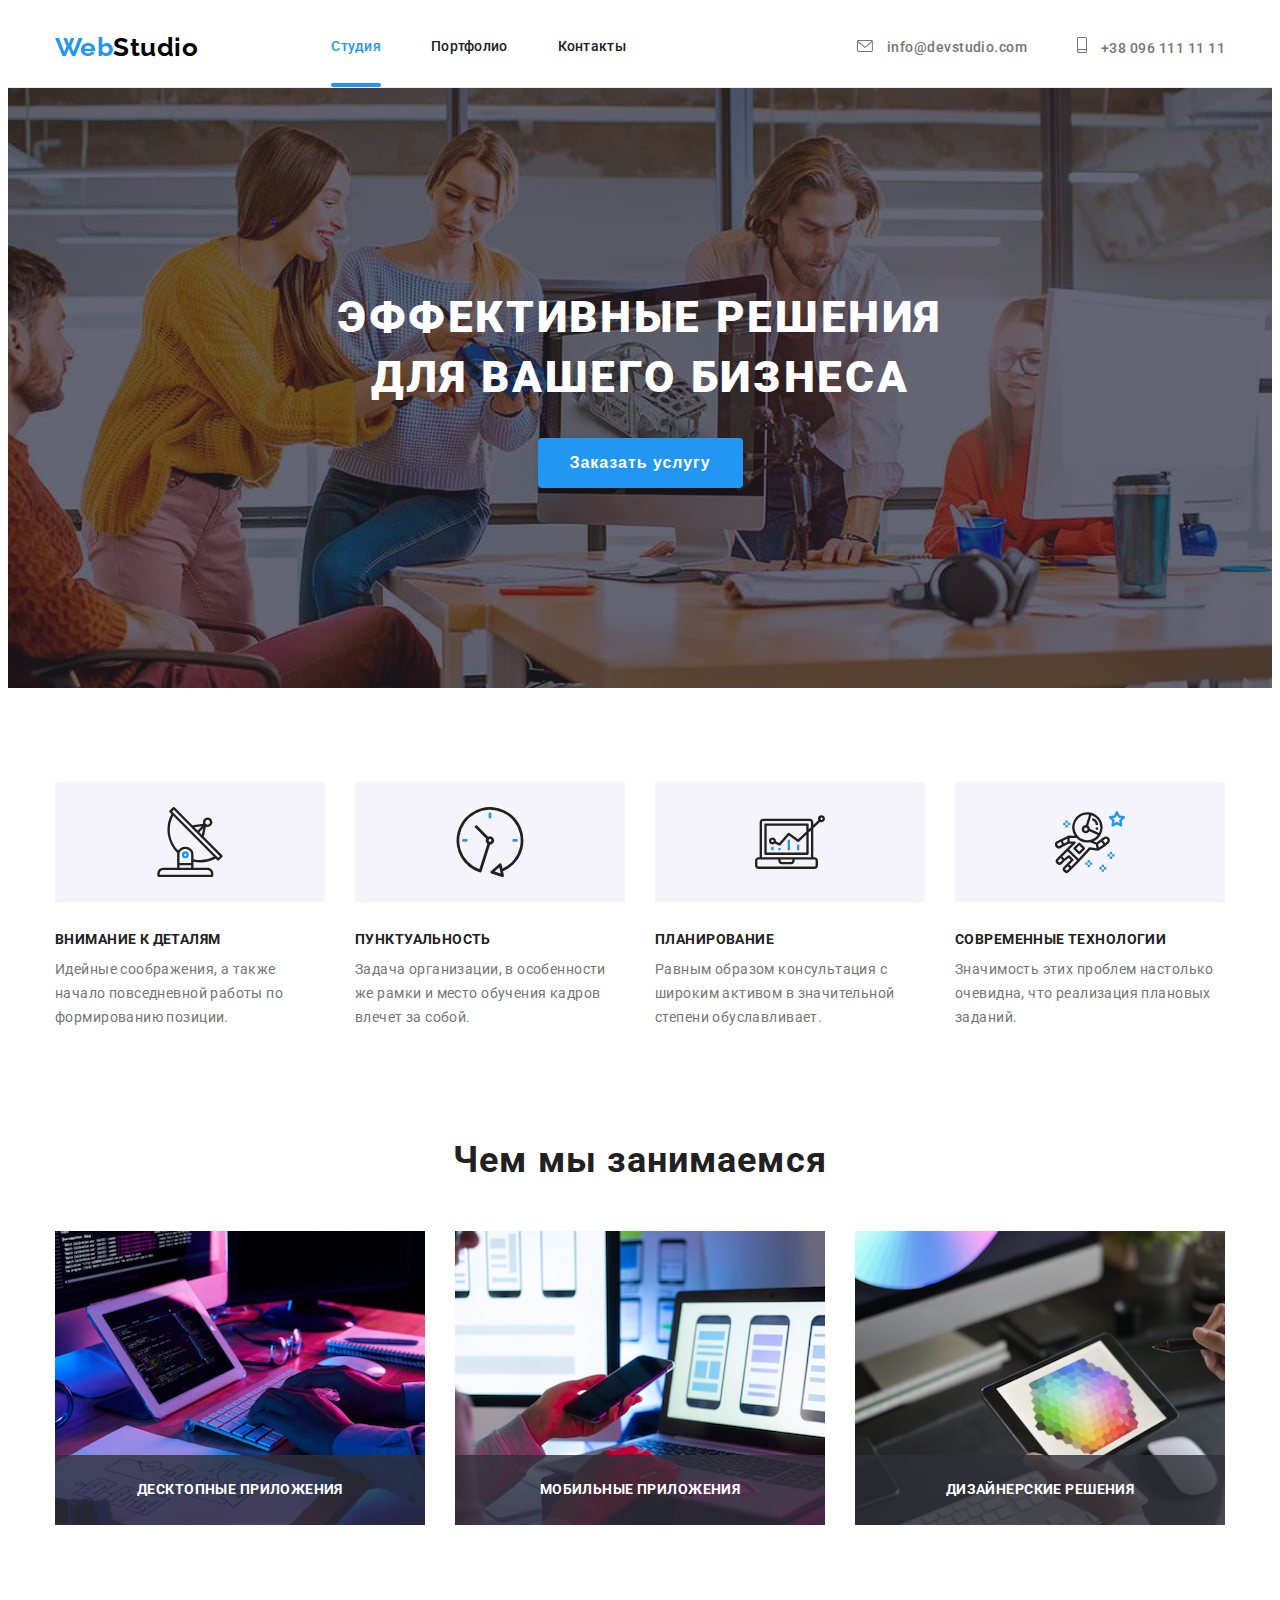
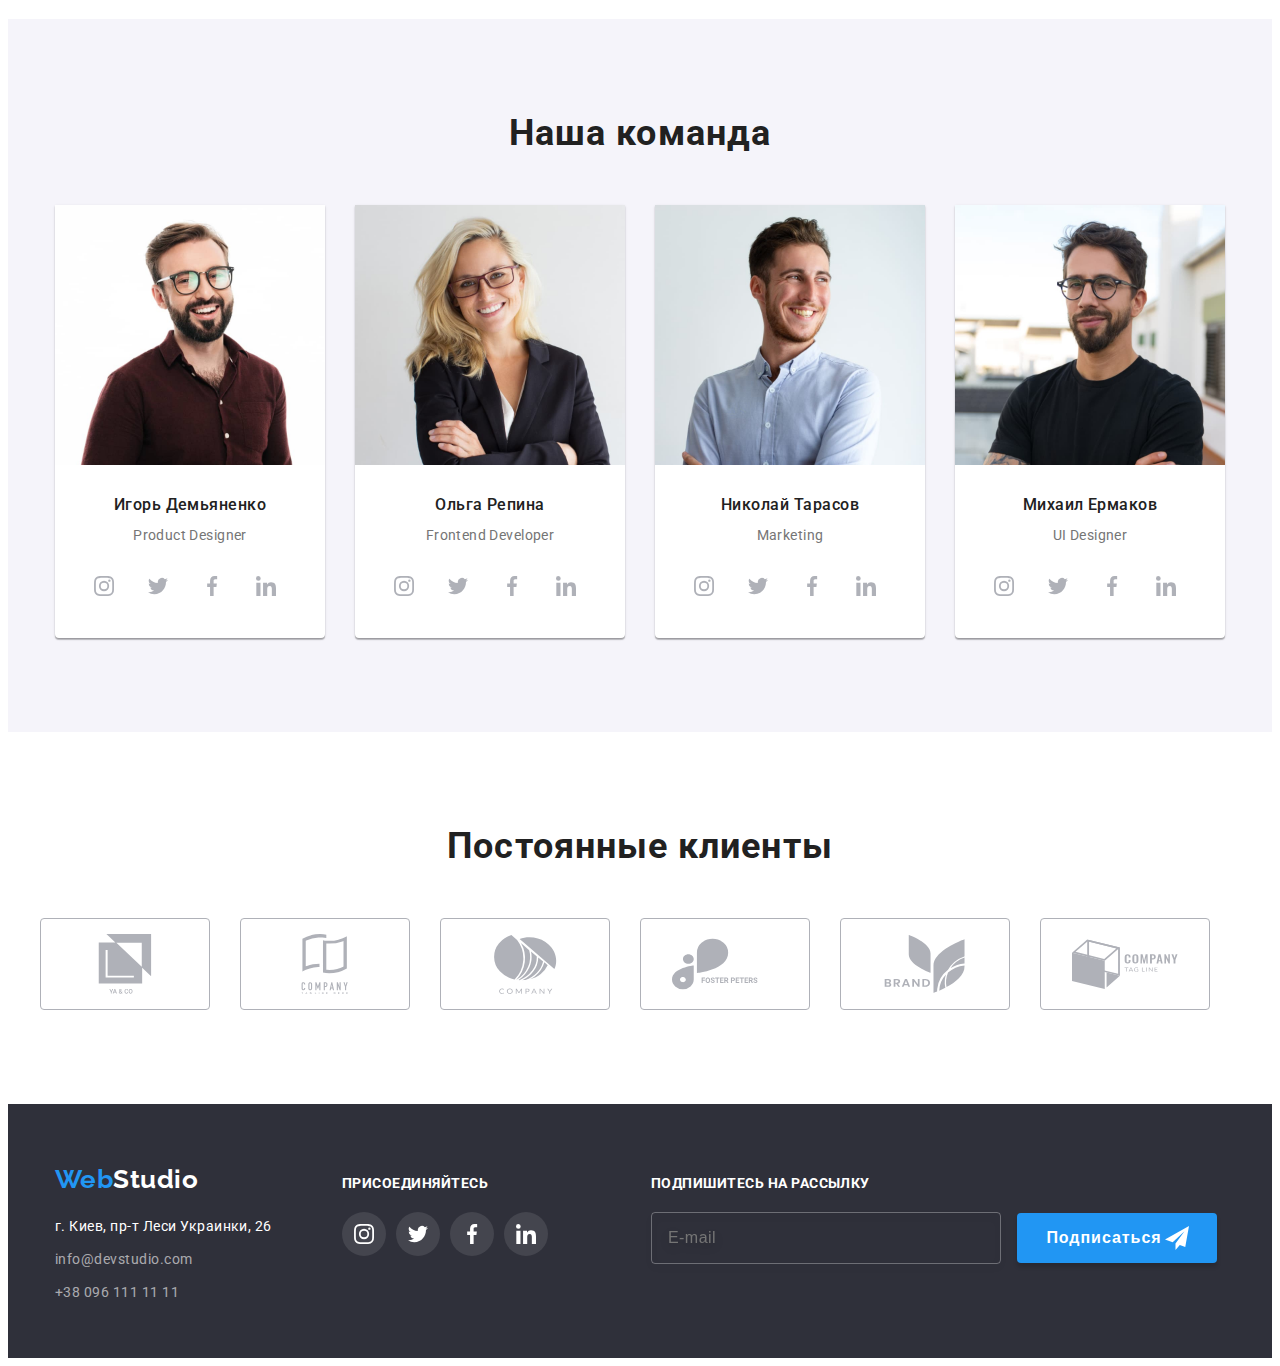
==== index.html @ 73e37ab9 "hw-7" ====
<!DOCTYPE html>
<html lang="uk">
  <head>
    <meta charset="UTF-8" />
    <meta http-equiv="X-UA-Compatible" content="IE=edge" />
    <meta name="viewport" content="width=device-width, initial-scale=1.0" />
    <title>Web Studio</title>
    <link rel="preconnect" href="https://fonts.googleapis.com" />
    <link rel="preconnect" href="https://fonts.gstatic.com" crossorigin />
    <link
      href="https://fonts.googleapis.com/css2?family=Raleway:wght@700&family=Roboto:wght@400;500;700;900&display=swap"
      rel="stylesheet"
    />
    <link rel="stylesheet"
     href="https://cdnjs.cloudflare.com/ajax/libs/modern-normalize/1.1.0/modern-normalize.min.css" integrity="sha512-wpPYUAdjBVSE4KJnH1VR1HeZfpl1ub8YT/NKx4PuQ5NmX2tKuGu6U/JRp5y+Y8XG2tV+wKQpNHVUX03MfMFn9Q==" crossorigin="anonymous" referrerpolicy="no-referrer" />
    <link rel="stylesheet" href="./css/styles.css" />
  </head>
  <body>
    <header class="header">
      <div class="container">
      <nav class="nav">
       
        <a href="index.html" class="logo">
          <span class="logo-item1">Web</span><span class="logo-item2">Studio</span></a
        >
        <ul class="nav-list" >
          <li class="site-nav">
            <a class="link current" href="index.html">Студия </a>
          </li>
          <li class="site-nav">
            <a class="link" href="portfolio.html">Портфолио </a>
          </li>
          <li class="site-nav">
            <a class="link" href="#">Контакты </a>
          </li>
        </ul>
       
      </nav>
      <nav class="nav-contacts">
        <ul class="contacts-list">
          <li class="site-contacts"> 
              <a class="link-mail"
          href="mailto:info@devstudio.com">
             <svg class="icon-envelope" >
            <use href="./image/symbol-defs.svg#icon-envelope">
            </use>       
          </svg>
          info@devstudio.com </a> 
          
          
      </li>
      <li class="site-contacts"> 
         <a class="link-tel"href="tel:+380961111111">        
          <svg class="icon-smartphone">
          <use href="./image/symbol-defs.svg#icon-smartphone"></use>
        </svg>      
          +38 096 111 11 11</a>
        </li>
     </ul>
       </nav>
      </div>
    </header>
       <main>
      <section class="hero-section ">
         <div class="container ">
        <h1 class="hero-text">Эффективные решения </br> для вашего бизнеса</h1>
       </div>
        <button  class="button-hero" type="button" data-modal-open>Заказать услугу</button>
      </section>
     
      <section class="section">
        <div class="container">

        <h2 class="text-hidden">особенности</h2>
         
        <ul class="nav-text">
          <li class="nav-text-list">
            <div class="feature">
              <svg class="feature-icon">
                <use href="./image/symbol-defs.svg#icon-antenna"></use>
              </svg>
            </div>
            <h3 class="text-title">Внимание к деталям</h3>
            <p class="text">
              Идейные соображения, а также начало повседневной работы по
              формированию позиции.
            </p>
          </li>
          <li class="nav-text-list">
            <div class="feature">
               <svg class="feature-icon">
                <use href="./image/symbol-defs.svg#icon-clock"></use>
              </svg>
            </div>
            <h3 class="text-title">Пунктуальность</h3>
            <p class="text">
              Задача организации, в особенности же рамки и место обучения кадров
              влечет за собой.
            </p>
          </li>
          <li class="nav-text-list">
            <div class="feature">
              <svg class="feature-icon">
                <use href="./image/symbol-defs.svg#icon-diagram"></use>
              </svg>
            </div>
            <h3 class="text-title">Планирование</h3>
            <p class="text">
              Равным образом консультация с широким активом в значительной
              степени обуславливает.
            </p>
          </li>
          <li class="nav-text-list">
            <div class="feature">
              <svg class="feature-icon">
                <use href="./image/symbol-defs.svg#icon-astronaut"></use>
              </svg>
            </div>
            <h3 class="text-title">Современные технологии</h3>
            <p class="text" >
              Значимость этих проблем настолько очевидна, что реализация
              плановых заданий.
            </p>
          </li>
        </ul>
        </div>
      </section>
      <section class="section dscr-page">
         <h2 class="text-box">Чем мы занимаемся</h2>
        <div class="container">
       
        <ul class="description">
          <li class="description-img">
            <img src="./image/image-1.jpg"
                 alt="верстка" width="370" />
                 <div class="box-dscr">
                <h3 class="text-box-dscr">Десктопные приложения</h3>
                </div>
            </li>
          <li class="description-img">
            <img src="./image/image-2.jpg" 
                 alt="дизайн" width="370" />
                  <div class="box-dscr">
                <h3 class="text-box-dscr">Мобильные приложения</h3>
                </div>
          </li>
          <li class="description-img">
            <img src="./image/image-3.jpg"
                 alt="оформление" width="370" />
                  <div class="box-dscr">
                <h3 class="text-box-dscr">Дизайнерские решения</h3>
                </div>
          </li>
        </ul>
        </div>
      </section>
      <section class="section team-section">
        <h2 class="text-box">Наша команда</h2>
        <div class="container">
        <ul class="team-list">
          <li class="team-member">
            <img src="./image/img1.jpg" alt="Член команды Игорь " width="270" class="member-card" />
               <div class="box">
                   <h3  class="text-box-title">Игорь Демьяненко</h3>
                   <p class="text">Product Designer</p>  
                  <ul class="social-links">
                  <li class="icon-list">
                    <a class="social-link-icon" href="#"> 
                    <svg class="icon-link">
                    <use href="./image/symbol-defs.svg#icon-instagram" width="20px" height="20px">
                    </use>
                    </svg>
                    </a>
                </li>
                <li class="icon-list">
                   <a class="social-link-icon" href="#">
                  <svg class="icon-link">
                  <use href="./image/symbol-defs.svg#icon-twitter" width="20px" height="20px">                   
                  </use>
                  </svg>
                  </a>
                </li>
                <li class="icon-list">
                   <a class="social-link-icon" href="#">
                <svg class="icon-link">
                  <use href="./image/symbol-defs.svg#icon-facebook" width="20px" height="20px">                   
                  </use>
                </svg>
                </a>
              </li>
              <li class="icon-list">
                 <a class="social-link-icon" href="#">
                <svg class="icon-link">
                  <use href="./image/symbol-defs.svg#icon-linkedin" width="20px" height="20px"></use>
                </svg>
                </a>
                </li>
                </ul>
               </div>
               
          </li>
          <li class="team-member">
            <img src="./image/img2.jpg" alt="Член команды Ольга" width="270" class="member-card"  />
           <div class="box">
            <h3 class="text-box-title">Ольга Репина</h3>
            <p class="text" >Frontend Developer</p>
             <ul class="social-links">
                  <li class="icon-list">
                    <a class="social-link-icon" href="#"> 
                    <svg class="icon-link">
                    <use href="./image/symbol-defs.svg#icon-instagram" width="20px" height="20px"></use>
                    </svg>
                    </a>
                </li>
                <li class="icon-list">

                   <a class="social-link-icon" href="#">
                  <svg class="icon-link">
                  <use href="./image/symbol-defs.svg#icon-twitter" width="20px" height="20px"></use>
                  </svg>
                  </a>
                </li>
                <li class="icon-list">
                   <a class="social-link-icon" href="#">
                <svg class="icon-link">
                  <use href="./image/symbol-defs.svg#icon-facebook" width="20px" height="20px"></use>
                </svg>
                </a>
              </li>
              <li class="icon-list">
                 <a class="social-link-icon" href="#">
                <svg class="icon-link">
                  <use href="./image/symbol-defs.svg#icon-linkedin" width="20px" height="20px"></use>
                </svg>
                </a>
                </li>
                </ul>
            </div> 
              
          </li>
          <li class="team-member">
            <img
              src="./image/img3.jpg"
              alt="Член команды Николай"
              width="270" 
              class="member-card"
            />
            <div class="box">

            <h3 class="text-box-title">Николай Тарасов</h3>
            <p class="text" >Marketing</p>
             <ul class="social-links">
                  <li class="icon-list">
                    <a class="social-link-icon" href="#"> 
                    <svg class="icon-link">
                    <use href="./image/symbol-defs.svg#icon-instagram" width="20px" height="20px">

                    </use>
                    </svg>
                    </a>
                </li>
                <li class="icon-list">

                   <a class="social-link-icon" href="#">
                  <svg class="icon-link">
                  <use href="./image/symbol-defs.svg#icon-twitter" width="20px" height="20px">
                  </use>
                  </svg>
                  </a>
                </li>
                <li class="icon-list">
                   <a class="social-link-icon" href="#">
                <svg class="icon-link">
                  <use href="./image/symbol-defs.svg#icon-facebook" width="20px" height="20px">
                  </use>
                </svg>
                </a>
              </li>
              <li class="icon-list">
                 <a class="social-link-icon" href="#">
                <svg class="icon-link">
                  <use href="./image/symbol-defs.svg#icon-linkedin" width="20px" height="20px"> 
                  </use>
                </svg>
                </a>
                </li>
                </ul>
            </div> 
          </li>

          <li class="team-member">
            <img src="./image/img4.jpg" alt="Член команды Михаил" width="270" class="member-card" />
            <div class="box">
            <h3 class="text-box-title">Михаил Ермаков</h3>
            <p class="text" >UI Designer</p>
            <ul class="social-links">
                  <li class="icon-list">
                    <a class="social-link-icon" href="#"> 
                    <svg class="icon-link">
                    <use href="./image/symbol-defs.svg#icon-instagram" width="20px" height="20px"></use>
                    </svg>
                    </a>
                </li>
                <li class="icon-list">
                   <a class="social-link-icon" href="#">
                  <svg class="icon-link">
                  <use href="./image/symbol-defs.svg#icon-twitter" width="20px" height="20px"></use>
                  </svg>
                  </a>
                </li>
                <li class="icon-list">
                   <a class="social-link-icon" href="#">
                <svg class="icon-link">
                  <use href="./image/symbol-defs.svg#icon-facebook" width="20px" height="20px"></use>
                </svg>
                </a>
               </li>
               <li class="icon-list">
                 <a class="social-link-icon" href="#">
                <svg class="icon-link">
                  <use href="./image/symbol-defs.svg#icon-linkedin" width="20px" height="20px"></use>
                </svg>
                </a>
                </li>
             </ul>
               </div>
             </li>
            </ul>
            </div> 
      </section>

      <section class="section client-section">
        <h2 class="text-box">Постоянные клиенты</h2>
        <div class="container clients">        
          <ul class="client-list">
            <li class="icon-list">
              <a class="icon-link-client"href="#">
              <svg class="icon-client">
                <use href="./image/symbol-defs.svg#icon-client-1">
                </use>
              </svg>
              </a>
            </li>
            <li class="icon-list">
                <a class="icon-link-client" href="#">
              <svg class="icon-client">
                <use href="./image/symbol-defs.svg#icon-client-2">
                </use>
              </svg>
              </a>
            </li>
            <li class="icon-list">
              <a class="icon-link-client"href="#">
              <svg class="icon-client">
                <use href="./image/symbol-defs.svg#icon-client-3">
                </use>
              </svg>
              </a>
            </li>
            <li class="icon-list">
              <a class="icon-link-client"href="#">
              <svg class="icon-client">
                <use href="./image/symbol-defs.svg#icon-client-4">
                </use>
              </svg>
              </a>
            </li>
            <li class="icon-list">
              <a class="icon-link-client"href="#">
              <svg class="icon-client">
                <use href="./image/symbol-defs.svg#icon-client-5">
                </use>
              </svg>
              </a>
            </li>
            <li class="icon-list">
              <a class="icon-link-client"href="#">
              <svg class="icon-client">
                <use href="./image/symbol-defs.svg#icon-client-6">
                </use>
              </svg>
              </a>
            </li>
          </ul>
        </div>
      </section>
    </main>
    <footer class=" footer">
      <div class="container">
        <div class="link-adress-footer">
        <div class="address-footer">  
       <a class="logo-footer"
        href="index.html">
        <span class="logo-item1">Web</span><span class="logo-item3">Studio</span></a>
           
      <address class="adress">
        <p class="text-adress">г. Киев, пр-т Леси Украинки, 26</p>
        <a class="link-mail-adress" href="mailto:info@devstudio.com">info@devstudio.com</a> 
        <a class="link-tel-adress" href="tel:+380961111111">+38 096 111 11 11</a>
      </address>
      </div> 
      
       
      <div class=" links-cont">
       <h3 class="footer-title">присоединяйтесь</h3>
        <ul class="social-links-list-footer">
          <li>
            <a class="social-link-footer" href="#">
              <svg class="icon-link-footer" width="20" height="20">
                <use href="./image/symbol-defs.svg#icon-instagram" 
                ></use>
              </svg>
            </a>
          </li>
          <li>
            <a  class="social-link-footer"  href="#">
              <svg class="icon-link-footer" width="20" height="20">
                <use href="./image/symbol-defs.svg#icon-twitter"></use>
              </svg>
            </a>
          </li>
          <li>
            <a  class="social-link-footer"  href="#">
              <svg class="icon-link-footer" width="20" height="20">
                <use href="./image/symbol-defs.svg#icon-facebook"></use>
              </svg>
            </a>
          </li>
          <li>
            <a  class="social-link-footer"  href="#">
              <svg class="icon-link-footer" width="20" height="20">
                <use href="./image/symbol-defs.svg#icon-linkedin"></use>
              </svg>
            </a>
          </li>
        </ul>
      </div>
      <div class="subscribe">
        <h3 class="footer-title">Подпишитесь на рассылку</h3>
        <div class="subscribe-form">
       <label for="mail"></label>
          <input class="sub-field" placeholder="E-mail" name="mail" id="mail">
          <button class="button-subsribe" type="submit">Подписаться
          <svg class="icon" width="24" height="24">
            <use href="./image/symbol-defs.svg#icon-send"></use>
          </svg>
          </button>
        </div>
      </div>
      </div>
      </div>
    </footer>
     <div data-modal class="backdrop is-hidden" >
    <div class="modal">
      <button data-modal-close class="button-close" type="button">
        <svg class="modal-icon" width="18" height="18">
          <use href="./image/symbol-defs.svg#icon-button"></use>
        </svg>
      </button>
      <form class="form" >
        <h3 class="form-header">Оставьте свои данные, мы вам перезвоним</h3>
          
            <lable class="form-lable" for="user_name">Имя
              <div class="form-field">
            <input class="form-input" id="user_name" type="text" name="username" placeholder=" " required>
            <svg class="form-icon" width="12" height="12" >
              <use href="./image/symbol-defs.svg#icon-name"></use>
            </svg>
             </div>
          </lable>
        <lable class="form-lable" for="user_email" >Почта
          <div class="form-field">
           <input class="form-input" id="user_email" type="email" name="user-email" required>
           <svg class="form-icon" width="15" height="12" >
              <use href="./image/symbol-defs.svg#icon-mail"></use>
            </svg>
            </div>
          </lable>
          <lable class="form-lable" for="user_tel"  >Телефон
            <div class="form-field">
           <input class="form-input" id="user_tel" type="tel" name="user-tel" required>
           <svg class="form-icon" width="13" height="13" >
              <use href="./image/symbol-defs.svg#icon-tel"></use>
            </svg>
            </div>
          </lable>
          <label class="form-lable">Комментарий
            <textarea class="textarea" rows="5" placeholder="Введите текст" ></textarea>
          </label>
           <div class="form-field checkbox">
            
              <label class="checkbox-lable" for="term-condition">
            <input class="checkbox-input visually-hidden" 
                  id="term-condition"
                  type="checkbox"
                  name="term-condition">
                 
              <span class="icon-checkbox"></span>
              Соглашаюсь с рассылкой и принимаю 
              <a class="agree" href="#">  Условия договора</a>
            </label>
           </div>
           <button class="sub-button" type="submit">Отправить</button>
      </form>
    </div>
  </div>
      <script src="./JS/modal.js"></script>
  </body>
</html>
---- css/styles.css ----
:root{
    --color-primary: #FFFFFF;
    --color-accent:  #2196F3;
    --color-background:#2F303A;
    --color-text:#212121;
    --color-btn-potf:#F5F4FA;
    --font-family-: 'Raleway', sans-serif;
    --font-family: 'Roboto', sans-serif;
    --card-set-gap: 30px;
    --transition: 250ms cubic-bezier(0.4, 0, 0.2, 1);
}

body{
        color:var(--color-text);
        font-family: 'Roboto';
        font-weight: 500;
        font-size: 16px;
        line-height: 1.19;
        letter-spacing: 0.03em;
}
html {
    box-sizing: border-box;
}

*,
*::after,
*::before {
    box-sizing: inherit;
}
/* Стили для обнуления верхних отступов у элементов */
h1,
h2,
h3,
h4,
h5,
h6,
p {
    margin-top: 0;
}
/* Класс для обнуления базовых свойств у списков (ul) */
.nav-text-list {
    list-style: none;
    padding-left: 0;
    margin:0px;
}
/* /* Свойства для корректного отображения картинок */ 
img {
    display: block;
    max-width: 100%;
    height: auto;
    margin: 0px;
}
.container {
    width: 1200px;
   margin: 0 auto;
    padding-left: 15px;
    padding-right: 15px;
    
    display: flex;
    align-items: center;
    flex-wrap: wrap;
       
}

.header{
    border-bottom: 1px solid #ECECEC;
}

     .nav, 
     .nav-contacts{
        display: flex;
        align-items: center;
        padding-top: 24px;
        padding-bottom: 24px;
     }
        
  .nav{
    position: relative;
  }
     
/* logo */
.logo{
    display: flex;
    justify-content:flex-start;

    font-size: 26px;
    font-family: 'Raleway', sans-serif;
    font-weight: 700;
    line-height: 1.19;
    text-decoration: none;
}

.logo-item1{ 
    color: #2196F3;
}
.logo-item2{
    color: #000000;
}
/* header-list */
ul {
    list-style: none;
}
.link {
        color: inherit;
        text-decoration: none;
        transition: color var(--transition);
}
.nav .current,
.link:hover,
.link:focus {
    color: var(--color-accent);
}

.site-nav{
    position: relative;
}
.site-nav .current::after{
    content: "";
    position: absolute;
    bottom: -32px;
    left: 0px;
    width: 100%;
    height: 4px;
    
    background: #2196F3;
    border-radius: 2px;
}

.nav-list {
     display: flex;
     flex-direction: row;    
     margin-left: 93px;
     margin-top: 0px;
     margin-bottom: 0px;

     font-size: 14px;
     line-height: 1.14;
     letter-spacing: 0.02em;
   }
   .site-nav{
   margin-right: 50px;
   display: flex;
   align-items: center;
   padding: 0px;
   }
   .link{
    display:flex;
    align-items: center;
   }
   .nav-list .site-nav + .site-nav{
    margin-right: 50px;
   }
   

   .nav-contacts{
    margin-left: auto;
   }
   .contacts-list{
    display: flex;
    margin: 0px;
    padding: 0px;
   }
   .contacts-list .site-contacts+.site-contacts{
    margin-left: 50px;
   }
   
   .icon-envelope{
    display: inline;
    margin-right: 10px;
    fill:rgba(117, 117, 117, 1); 
    
    width: 16px;
    height: 12px;
    transition: fill var(--transition);
   }
   .icon-smartphone{
    width: 10px;
    height: 16px;
    margin-right: 10px;
    display: inline;
    fill: rgba(117, 117, 117, 1);
    cursor: pointer;
    transition: fill var(--transition);
   }      

 .link-mail, 
 .link-tel {
    color: #757575;
    text-decoration: none;
    font-size: 14px;
    transition: color var(--transition);
   
}


.site-contacts:hover,
.link-mail:hover,
.link-tel:hover,
.link-mail:focus,
.link-tel:focus {
    color: var(--color-accent);
}
.nav-contacts .icon-envelope{
    fill: currentColor;

}
.nav-contacts .icon-smartphone {
    fill: currentColor;
}

/* section-1 */


.hero-section{
    display: block;
    padding-top: 200px;
    padding-bottom: 200px;
    margin: 0 auto;
    
    text-align: center;
    background-color: #C4C4C4;
    max-width: 1600px;
    height: 600px;
    background-image: linear-gradient(to left, rgba(47, 48, 58, 0.4), rgba(47, 48, 58, 0.4)),
                    url(../image/Img-hero.jpg);
    background-repeat: no-repeat;
    background-position: center;
}
.hero-text{
    margin: auto;
    margin-bottom: 30px;
    color:var(--color-primary);
    font-weight: 900;
    font-size: 44px;
    line-height: 1.36;
    
    text-transform: uppercase;
    letter-spacing: 0.06em;
}

    
.button-hero
{ 
    text-align: center;
    border-radius: 4px;
    padding: 10px 32px;
    background-color: var(--color-accent);
    color: var(--color-primary);
    font-weight: 700;
    font-size: 16px;
    line-height: 1.875;
    letter-spacing: 0.06em;
    
    border:var(--color-accent);
    cursor: pointer;
    box-shadow: 0px 4px 4px rgba(0, 0, 0, 0.15);
   
}

 
 /* section-2 */
 .section{
    padding-top: 94px;
    padding-bottom: 94px;
 } 
 .feature-list{
    display: flex;
    padding: 0px;
    padding-bottom: 30px;
    margin: 0;
    
    justify-content: center;
 }
 .feature{
    display: inline-flex;
    justify-content: center;
   
    align-items: center;
    width: 270px;
    height: 120px;
    background-color: rgba(245, 244, 250, 1);
 }
  .feature-list .feature1:last-child{
    margin-right: 0px;
  }
  
.feature-icon{
    display: inline-flex;
    
    width: 70px;
    height: 70px;
}


 .dscr-page{
    padding-top: 0px;
 }
.text-hidden{
    display: none;
   margin: 0px;
}
.nav-text{
    display: flex;
    margin: 0px;
    padding: 0px;
    
}
.nav-text-list{
    margin-right: 30px;
    min-width: 270px;
}
.nav-text .nav-text-list:last-child{
    margin-right: 0px;
}
.text-title{
    margin-top: 30px;
    margin-bottom: 10px;
    font-weight: 700;
    font-size: 14px;
    line-height: 1.14;
    letter-spacing: 0.03em;
    text-transform: uppercase;

}
.text{
    margin-bottom: 0px;
    font-weight: 400;
    font-size: 14px;
    line-height: 1.71;
    letter-spacing: 0.03em;
    color: #757575;;
}
.description{
    display: flex;
    margin: 0px;
    padding-left: 0px ;
}
.description-img{
    position: relative;
    min-width: 370px;
    margin-right: 30px;
}
.description .description-img:last-child{
    margin: 0px;
}
.box-dscr{
    position:absolute;
    bottom: 0px;
    width: 100%;
    display: flex;
    align-items: center;
    justify-content: center;
    background-color:rgba(47, 48, 58, 0.8);
    min-height: 70px;
}
.text-box-dscr{
        margin: 0px;
        font-family: 'Roboto';
        font-style: normal;
        font-weight: 700;
        font-size: 14px;
        line-height: 1.14;
        text-align: center;
        letter-spacing: 0.03em;
        text-transform: uppercase;
        color: var(--color-primary);
}
/* section-3 our team */
.team-section{
    background: #F5F4FA;
}
.team-list{
    display: flex;
    margin: 0px;
    padding: 0px;
    text-align:center;
}
.team-member{
    width: 270px;
    margin-right: 30px;
    background-color: var(--color-primary);
    box-shadow:
     0px 1px 3px rgba(0, 0, 0, 0.12),
     0px 1px 1px rgba(0, 0, 0, 0.14), 
     0px 2px 1px rgba(0, 0, 0, 0.2);
    border-radius: 0px 0px 4px 4px;
}

.team-list .team-member:last-child{
    margin-right: 0px;
}

.text-box{
    margin-bottom: 50px;
    margin-left: auto;
    margin-right: auto;
    font-weight: 700;
    font-size: 36px;
    line-height: 1.16;
    text-align: center;
    letter-spacing: 0.03em;
}
.box{
    padding-top: 30px;
    padding-bottom:30px;
}
.text-box-title{
    margin-bottom: 10px;
    font-weight: 500;
    font-size: 16px;
    line-height: 1.187;
    letter-spacing: 0.03em;
}
.text-box-title >.text {
    margin-bottom: 30px;
}
.text{
    margin-bottom: 16px;
}

.social-links{
    display: flex;
    justify-content: center;
    padding: 0px;
    
        
 }
 /* социальные сети инста,твит... */
 .icon-list{
    margin-right: 10px;

 }
.social-link-icon{
    display: flex;
    justify-content: center;
    align-items: center;
    border: none;
    border-radius: 50%;
    padding: 0px;
    width: 44px;
    height: 44px;
    background-color: #FFFFFF;
    transition:background-color var(--transition) ;
}
.social-links{
    padding-left: 32px;
    padding-right: 32px;
}
 .icon-link{
    display: inline-block;
    width: 20px;
    height: 20px;
    fill:#AFB1B8;
    transition: fill var(--transition);
}
.social-link-icon:hover,
.social-link-icon:focus{
background-color: var(--color-accent);
    outline: none;
}


.social-link-icon:hover .icon-link {
     fill:#FFFFFF;

 }
 .social-link-icon:focus .icon-link{
    fill: #FFFFFF;
 }
/* НАШИ КЛИЕНТЫ */

.clients{
    display: flex;
    justify-content: center;
}
.client-list{
    display: flex;
    margin: 0;
    padding: 0;
   
}
 .client-list>.icon-list{
    margin-right: 30px;
}
.icon-link-client{
    display: flex;
    justify-content: center;
    align-items: center;
    width: 170px;
    height: 92px;
    border:1px solid rgba(175, 177, 184, 1);
    border-radius: 4px;
    transition: border var(--transition);
}
.icon-client{
    width: 106px;
    height: 60px;
   
    fill: #AFB1B8;
   transition:fill var(--transition) ;
}
.icon-link-client:hover,
.icon-link-client:focus{
    background-color: #FFFFFF;
    cursor: pointer;
    border-color: #2196F3;
    outline: none;
}
.icon-link-client:hover .icon-client,
.icon-link-client:focus .icon-client{
    fill: var(--color-accent);
    cursor: pointer;
    
}


/* Footer */


.link-adress-footer{
    display: flex;
    align-items: baseline;
   padding-left: 0px;
}

.address-footer{
    
        margin-right: 70px;
}


footer {
    background-color: var(--color-background);

}


/* logo-footer */
.logo-footer{
    display: inline-block;
    margin-bottom: 20px;
    text-decoration:none;
    font-family: 'Raleway',sans-serif;
    font-weight: 700;
    font-size: 26px;
    line-height: 1.19;
}

.logo-item3 {
    color: var(--color-primary)
}

.text-adress, 
.link-mail-adress,
.link-tel-adress{
    display: block;
    margin-bottom: 9px;
    text-decoration: none;
    color: rgba(255, 255, 255, 0.6);
    font-style: normal;
    font-weight: 400;
    font-size: 14px;
    line-height: 1.71; 
    transition: color var(--transition);
}
.text-adress{
    color: var(--color-primary);
    cursor: pointer;
}
.link-tel-adress {
    margin-bottom: 0px;
}
.text-adress:hover,
.link-mail-adress:hover,
.link-tel-adress:hover,
.text-adress:focus,
.link-mail-adress:focus,
.link-tel-adress:focus{
     color: var(--color-accent);
}

.footer-title{
         
       
        font-style: normal;
        font-weight: 700;
        font-size: 14px;
        line-height: 1.14;
        text-transform: uppercase;
        margin-bottom: 20px;
        color: #FFFFFF;
}
.social-links-list-footer{
    display: flex;
    text-align: center;
    margin: 0px;
    padding: 0px;
}

.social-link-footer{
            display: flex;
            justify-content: center;
            margin-right: 10px;
            align-items: center;
            border: none;
            border-radius: 50%;
            padding: 0px;
            width: 44px;
            height: 44px;
            
            background-color: rgba(255, 255, 255, 10%);
            transition:background-color var(--transition) ;
}


.icon-link-footer{
    display: inline-block;
    width: 20px;
    height: 20px;
    fill: var(--color-primary);
    transition:fill var(--transition) ;
}

.social-link-footer:hover,
.social-link-footer:focus {
    background-color: var(--color-accent);
    cursor: pointer;
    outline: none;
}


/* Portfolio buttons СТОРІНКА ПОРТФОЛІО */
.portfolio-container{
    display: flex;
    flex-wrap: wrap;
}
.nav-buttons-list{
    display: flex;
    margin-bottom: 50px;
    margin-left: auto;
    margin-right: auto;
    margin-top: 0px;
    padding: 0px;
}


.site-nav-button{
    margin-right: 8px;
}
.nav-buttons-list .site-nav-button:last-child{
    margin-right: 0px;
}

 .button{
    padding: 6px 22px;
     
     font-family: 'Roboto';
     font-weight: 500;
     font-size: 16px;
     line-height: 1.625;
     text-align: center;
     letter-spacing: 0.03em;
     
     border: none;
     border-radius: 4px;
    background-color: var(--color-btn-potf);
    color: var(--color-text);

    transition:background-color var(--transition),
               filter var(--transition);
     
 
  
 }
 
 .button-current {
    background-color:var(--color-accent);
    color: var(--color-primary);
    box-shadow: 0px 3px 1px rgba(0, 0, 0, 0.1),
     0px 1px 2px rgba(0, 0, 0, 0.08),
      0px 2px 2px rgba(0, 0, 0, 0.12);
   
 }
 
 
 .button:hover,
 .button:focus{
    background-color: var(--color-accent);
    color: var(--color-primary);
    filter: drop-shadow(0px 4px 4px rgba(0, 0, 0, 0.25));
    cursor: pointer;
 }

.portfolio-cards{
        margin: 0;
        list-style: none;
        padding: 0px;
        display: flex;
        flex-wrap: wrap;
        margin-left: calc(-1 * var(--card-set-gap));
        margin-top: calc(-1 * var(--card-set-gap));
       
}

.portfolio-cards > .card {
    width: 370px;
    flex-basis: calc(100% / 3 - var(--card-set-gap));
    margin-left: var(--card-set-gap);
    margin-top: var(--card-set-gap);
  
    
 }
   .overlay-card img{
    padding-top: 1px;
    padding-bottom: 1px;
   }
   .overlay-card{
    position: relative;
    overflow: hidden;
   
   }
   .overlay-text{
    margin: 0px;
    align-items: center;
    font-family: 'Roboto';
    font-style: normal;
    font-weight: 400;
    font-size: 18px;
    line-height: 1.56;
    letter-spacing: 0.03em;

     position: absolute;
        width: 100%;
        height: 100%;
        top: 0;
        left: 0;
        padding: 63px 24px;
        color: var(--color-primary);
        background-color: rgba(33, 150, 243, 0.9);
        transform: translateY(100%);
        transition:transform var(--transition);
        
   }
   .portfolio-cards .card:hover .overlay-text{
    transform: translateY(0);
   }
    
  

.text-decor-card{
    width: 370px;
    padding: 20px 24px;
    margin-right: 0px;
    border-bottom:1px solid rgba(238, 238, 238, 1);
    border-right:1px solid rgba(238, 238, 238, 1) ;
    border-left:1px solid rgba(238, 238, 238, 1) ;
    
    }

.portfolio-text-title{
        margin-bottom: 4px;
        font-family: 'Roboto';
        font-style: normal;
        font-weight: 700;
        font-size: 18px;
        line-height: 2;
        letter-spacing: 0.06em;
        color: #212121;
}
.portfolio-text{
        margin-bottom: 0px;
        font-family: 'Roboto';
        font-style: normal;
        font-weight: 400;
        font-size: 16px;
        line-height: 1.875;
        letter-spacing: 0.03em;
        color: #757575;
}
        .portfolio-cards .card{
            display: inline-block;
            transition: box-shadow var(--transition);
        }
    .portfolio-cards .card:hover{
        outline: none;
    box-shadow:
     0px 1px 1px rgba(0, 0, 0, 0.12), 
    0px 4px 4px rgba(0, 0, 0, 0.06),
     1px 4px 6px rgba(0, 0, 0, 0.16);
  }
  .card-link{
    display: block;
    text-decoration: none;
    transition: box-shadow var(--transition);
  }
  .portfolio-cards .card-link:focus {
    outline: none;
    border: none;
      box-shadow:
          0px 1px 1px rgba(0, 0, 0, 0.12),
          0px 4px 4px rgba(0, 0, 0, 0.06),
          1px 4px 6px rgba(0, 0, 0, 0.16);
  }
  /* модальне вікно */

  .backdrop{
    position: fixed;
    top: 0;
    left: 0;
    width:100%;
    height: 100%;
    background-color:rgba(0, 0, 0, 0.2);
    transition: opacity  var(--transition), visibility  var(--transition);
   
  }
  .backdrop.is-hidden{
    opacity: 0;
    pointer-events: none;
    visibility: hidden;
  }
  .modal{
        position: absolute;
        top: 50%;
        left: 50%;
        transform: translate(-50%, -50%);
        transition: transform var(--transition);
    min-width: 528px;
    min-height: 580px ;
    box-shadow: 0px 1px 3px rgba(0, 0, 0, 0.12),
     0px 1px 1px rgba(0, 0, 0, 0.14),
      0px 2px 1px rgba(0, 0, 0, 0.2);
        border-radius: 4px;
    background-color: var(--color-primary);
   
  }
  .button-close{
    position: absolute;
    top: 0;
    right: 0;
    outline:1px solid rgba(0, 0, 0, 0.1);
    background-color: var(--color-primary);
    border: none;
    border-radius: 50%;
    padding: 6px 6px;
    height: 30px;
    margin-top: 8px;
    margin-right: 8px;
    cursor: pointer;
  }
  .modal-icon{
    fill: #000000;
    align-items: center;
    border: none;  
  }
  .modal-icon:hover{
    fill: var(--color-accent);
  }
  .form{
    min-width: 448px;
    min-height: 342px;
    margin-right: 40px;
    margin-left: 40px;
    margin-top: 40px;
  }
  .form-header{
    margin: 0px;
    padding-bottom: 12px;
    align-items: center;
    font-family: 'Roboto';
        font-style: normal;
        font-weight: 700;
        font-size: 20px;
        line-height: 1.15;
        text-align: center;
        letter-spacing: 0.03em;
        color: #212121;
  }
  .form-input{
    display:block;
    width: 100%;
    height: 40px;
    padding: 0;
    padding-left: 42px;
    border: none;
    outline: none;
        border: 1px solid rgba(33, 33, 33, 0.2);
            border-radius: 4px;
            transition: var(--transition);
  }

  .form-field{
    position: relative;
    margin-top: 4px;
  
  }
   .form-input:focus{
    outline: none;
    border: 1px solid var(--color-accent);
   }
  .form-lable{
    display: block;
   padding-bottom: 10px;
    color: #757575;
    letter-spacing: 0.01em;
    font-size: 12px;
    line-height: 1.16;
    font-style: normal;
        font-weight: 400;
  }
  .form-icon{
    position: absolute;
    top: 50%;
    left: 10px;
    transition: var(--transition);
    transform: translateY(-50%);
  }
        
  .form-input:focus + .form-icon{
    fill: var(--color-accent);
  
  }
  .placeholder{

  }
 .textarea {
    width: 100%;
    resize: none;
    padding: 12px 16px;
    margin-top: 4px;
    outline: none;
    
    border: 1px solid rgba(33, 33, 33, 0.2);
        border-radius: 4px;
        transition: var(--transition);
  }
  .textarea:focus{
    border: 1px solid var(--color-accent)
  }
.textarea::placeholder{
    color: rgba(117, 117, 117, 0.5);
}


.checkbox-lable{
    display:flex;
    align-items: center;
    font-family: 'Roboto';
        font-style: normal;
        font-weight: 400;
        font-size: 14px;
        line-height: 1.71;
        letter-spacing: 0.03em;
        color: #757575;
}
.checkbox-input{
    appearance: none;
   
}
.icon-checkbox{

    display: inline-block;
    margin-right: 8px;
    width: 16px;
    height: 15px;
    border-radius: 4px;
    border: 2px solid #212121;
    transition: background-color var(--transition);
  
}
.checkbox-input:checked + .icon-checkbox {
    background-color: var(--color-accent);
    background-image: url(../image/Vector.svg);
    background-repeat: no-repeat;
    background-position: 50% 50%;

   
    background-size:contain;
    border:var(--color-accent);
    background-origin: border-box ;
    transition: background-color var(--transition),border-color var(--transition),background-image var(--transition);
}

.agree{
    padding-left: 4px;
    color: #2196F3;
    font-style: normal;
        font-weight: 400;
        font-size: 14px;
        line-height: 1.71;
        letter-spacing: 0.03em;
}
.sub-button{
    display: flex;
    align-items: center;
    font-size: 16px;
        line-height: 1.875;
    letter-spacing: 0.06em;
        width: 200px;
        height: 50px;
        left: 700px;
        padding: 10px 55px;
      margin-top: 30px;
      margin-bottom: 40px;
      margin-left: auto;
      margin-right: auto;
      color: var(--color-primary);
        background: #2196F3;
        box-shadow: 0px 4px 4px rgba(0, 0, 0, 0.15);
        border: none;
        border-radius: 4px;
    
}
.subscribe{
     display: block;
        padding-top: 72px;
            padding-bottom: 94px;
            margin-left: 93px;
}
.sub-field{
        width: 350px;
        font-size: 16px;
        line-height: 1.25;
        letter-spacing: inherit;
        color: rgba(255, 255, 255, 0.6);
        background-color: inherit;
        border: 1px solid rgba(255, 255, 255, 0.3);
        filter: drop-shadow(0px 4px 4px rgba(0, 0, 0, 0.15));
        border-radius: 4px;
        padding: 15px 16px;
       margin-right: 12px;
}
.subscribe-form{
  
        align-items: center;
            justify-content: center;
}
 .button-subsribe{ 
    position: relative;
     width: 200px;
     height: 50px;
        font-weight: 700;
        font-size: 16px;
        line-height: 1.88;
        letter-spacing: 0.06em;
        color: var(--color-primary);
        background-color: var(--color-accent);
        cursor: pointer;
        border: 0px;
        box-shadow: 0px 4px 4px rgb(0 0 0 / 15%);
        border-radius: 4px;
        padding: 10px 62px 10px 29px;
        transition: background-color var(--color-accent);
}
 .icon{
    position: absolute;
    top: 50%;
    right: 28px;
    transform: translateY(-50%);      
}

 .button-subsribe:focus,
 .button-subsribe:hover{
     background-color: #188ce8;
 }
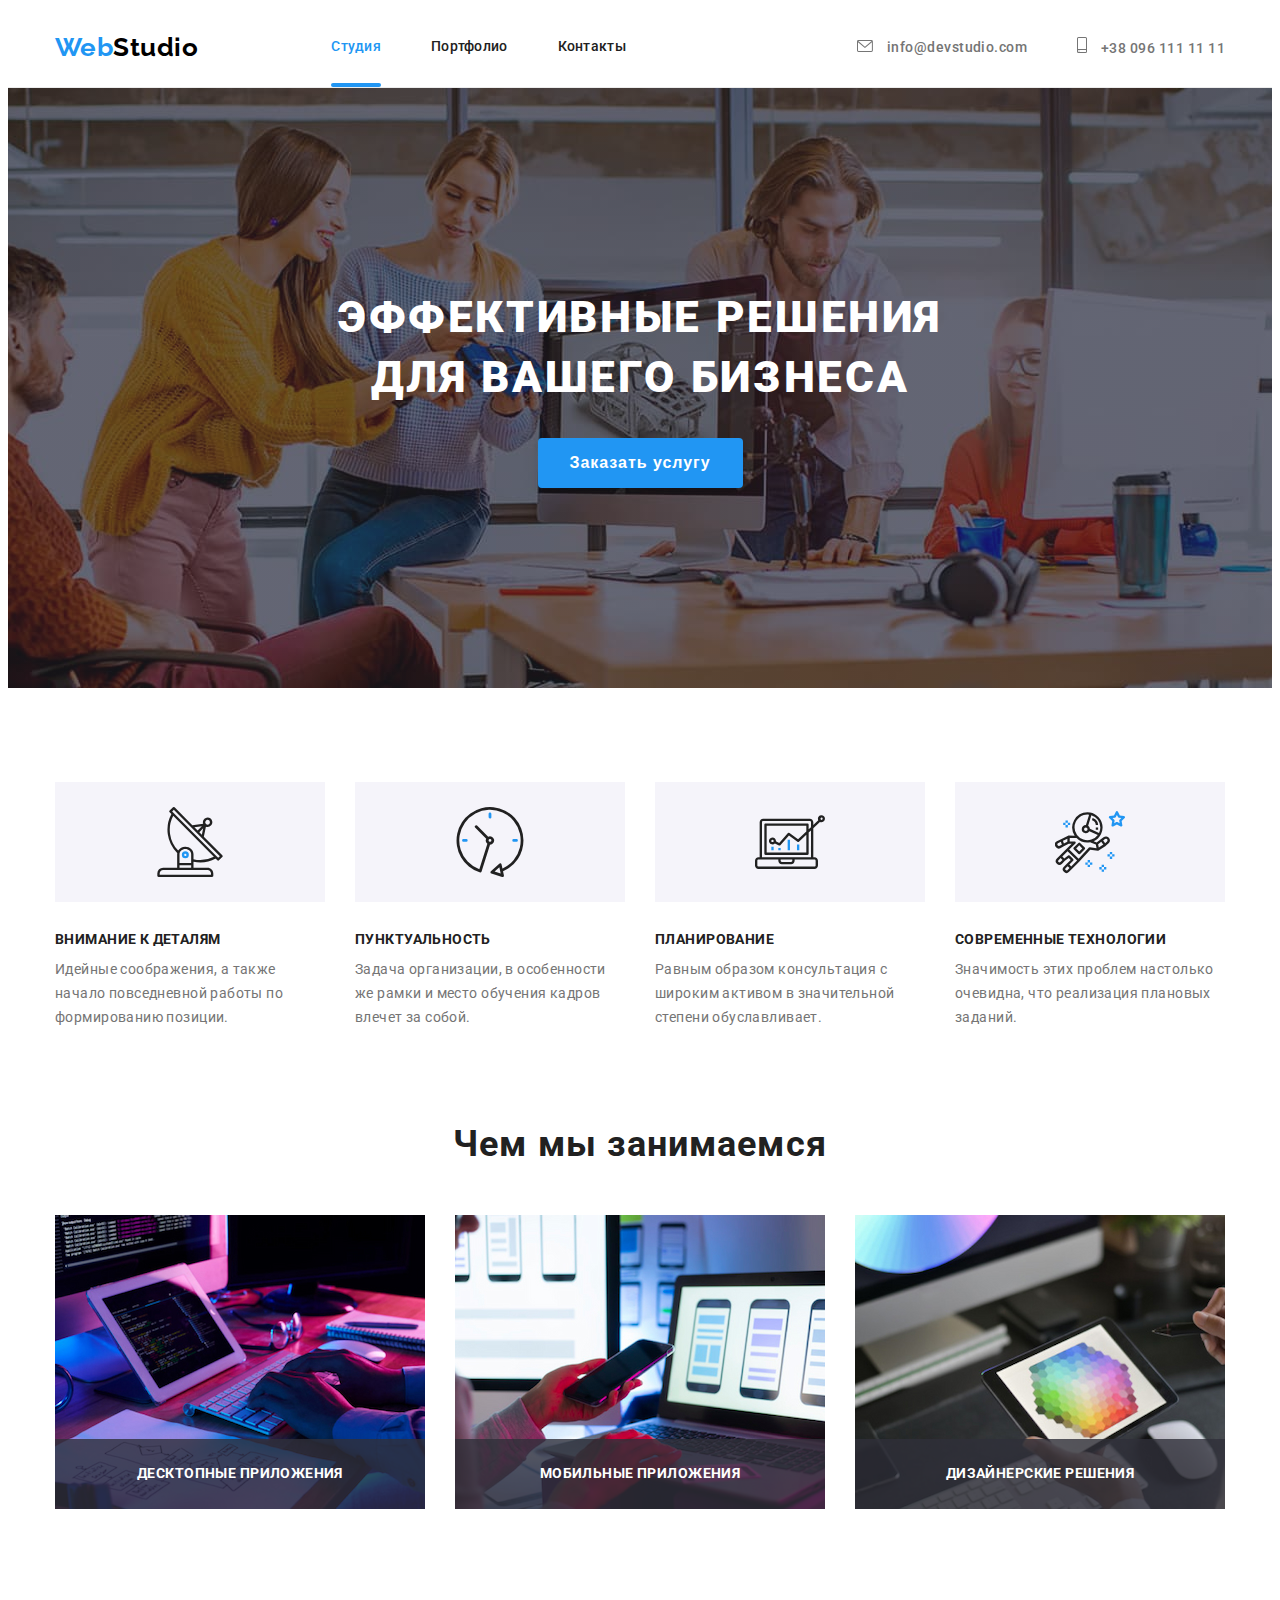
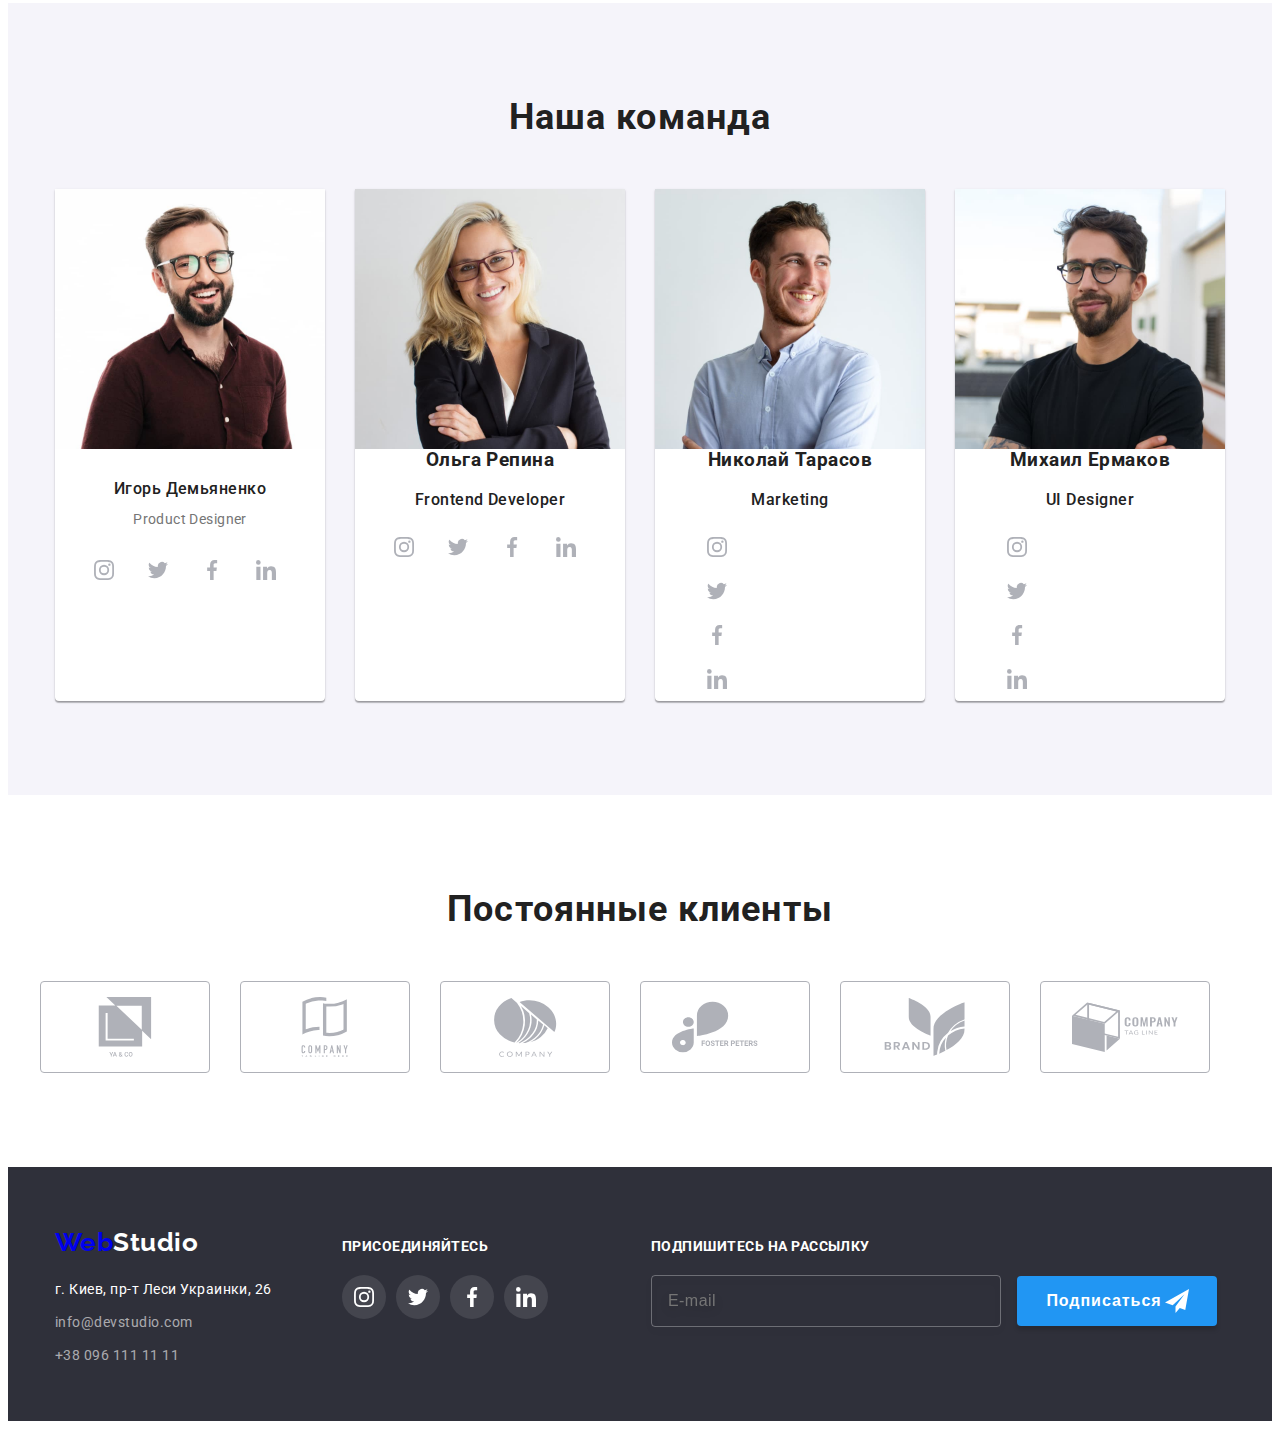
==== commit f44b2911: "hw-7" ====
--- a/index.html
+++ b/index.html
@@ -21,37 +21,35 @@
       <nav class="nav">
        
         <a href="index.html" class="logo">
-          <span class="logo-item1">Web</span><span class="logo-item2">Studio</span></a
+          <span class="logo__item1">Web</span><span class="logo__item2">Studio</span></a
         >
         <ul class="nav-list" >
-          <li class="site-nav">
-            <a class="link current" href="index.html">Студия </a>
-          </li>
-          <li class="site-nav">
-            <a class="link" href="portfolio.html">Портфолио </a>
-          </li>
-          <li class="site-nav">
-            <a class="link" href="#">Контакты </a>
+          <li class="nav-list__menu">
+            <a class="nav-list__link current" href="index.html">Студия </a>
+          </li>
+          <li class="nav-list__menu">
+            <a class="nav-list__link" href="portfolio.html">Портфолио </a>
+          </li>
+          <li class="nav-list__menu">
+            <a class="nav-list__link" href="#">Контакты </a>
           </li>
         </ul>
        
       </nav>
-      <nav class="nav-contacts">
-        <ul class="contacts-list">
-          <li class="site-contacts"> 
-              <a class="link-mail"
+      <nav class="contacts">
+        <ul class="contacts__list">
+          <li class="contacts__items"> 
+              <a class="contacts__link-mail"
           href="mailto:info@devstudio.com">
-             <svg class="icon-envelope" >
+             <svg class="contacts__icon-envelope" >
             <use href="./image/symbol-defs.svg#icon-envelope">
             </use>       
           </svg>
-          info@devstudio.com </a> 
-          
-          
+          info@devstudio.com </a>     
       </li>
-      <li class="site-contacts"> 
-         <a class="link-tel"href="tel:+380961111111">        
-          <svg class="icon-smartphone">
+      <li class="contacts__items"> 
+         <a class="contacts__link-tel"href="tel:+380961111111">        
+          <svg class="contacts__icon-smartphone">
           <use href="./image/symbol-defs.svg#icon-smartphone"></use>
         </svg>      
           +38 096 111 11 11</a>
@@ -63,134 +61,140 @@
        <main>
       <section class="hero-section ">
          <div class="container ">
-        <h1 class="hero-text">Эффективные решения </br> для вашего бизнеса</h1>
+        <h1 class="hero-section__text">Эффективные решения </br> для вашего бизнеса</h1>
        </div>
-        <button  class="button-hero" type="button" data-modal-open>Заказать услугу</button>
+        <button  class="hero-section__button" type="button" data-modal-open>Заказать услугу</button>
       </section>
      
       <section class="section">
         <div class="container">
-
-        <h2 class="text-hidden">особенности</h2>
+          <div class="properties">
+
+        <h2 class="properties__text-hidden">особенности</h2>
          
-        <ul class="nav-text">
-          <li class="nav-text-list">
-            <div class="feature">
-              <svg class="feature-icon">
+        <ul class="properties__list">
+          <li class="properties__items">
+            <div class="properties__wrapper-icon">
+              <svg class="properties__icon">
                 <use href="./image/symbol-defs.svg#icon-antenna"></use>
               </svg>
             </div>
-            <h3 class="text-title">Внимание к деталям</h3>
-            <p class="text">
+            <h3 class="properties__title">Внимание к деталям</h3>
+            <p class="properties__text">
               Идейные соображения, а также начало повседневной работы по
               формированию позиции.
             </p>
           </li>
-          <li class="nav-text-list">
-            <div class="feature">
-               <svg class="feature-icon">
+          <li class="properties__items">
+            <div class="properties__wrapper-icon">
+               <svg class="properties__icon">
                 <use href="./image/symbol-defs.svg#icon-clock"></use>
               </svg>
             </div>
-            <h3 class="text-title">Пунктуальность</h3>
-            <p class="text">
+            <h3 class="properties__title">Пунктуальность</h3>
+            <p class="properties__text">
               Задача организации, в особенности же рамки и место обучения кадров
               влечет за собой.
             </p>
           </li>
-          <li class="nav-text-list">
-            <div class="feature">
-              <svg class="feature-icon">
+          <li class="properties__items">
+            <div class="properties__wrapper-icon">
+              <svg class="properties__icon">
                 <use href="./image/symbol-defs.svg#icon-diagram"></use>
               </svg>
             </div>
-            <h3 class="text-title">Планирование</h3>
-            <p class="text">
+            <h3 class="properties__title">Планирование</h3>
+            <p class="properties__text">
               Равным образом консультация с широким активом в значительной
               степени обуславливает.
             </p>
           </li>
-          <li class="nav-text-list">
-            <div class="feature">
-              <svg class="feature-icon">
+          <li class="properties__items">
+            <div class="properties__wrapper-icon">
+              <svg class="properties__icon">
                 <use href="./image/symbol-defs.svg#icon-astronaut"></use>
               </svg>
             </div>
-            <h3 class="text-title">Современные технологии</h3>
-            <p class="text" >
+            <h3 class="properties__title">Современные технологии</h3>
+            <p class="properties__text" >
               Значимость этих проблем настолько очевидна, что реализация
               плановых заданий.
             </p>
           </li>
         </ul>
         </div>
+        </div>
       </section>
-      <section class="section dscr-page">
-         <h2 class="text-box">Чем мы занимаемся</h2>
+      <section class="section section__description-page">
+         <h2 class="section__title">Чем мы занимаемся</h2>
         <div class="container">
        
         <ul class="description">
-          <li class="description-img">
+          <li class="description__img">
             <img src="./image/image-1.jpg"
                  alt="верстка" width="370" />
-                 <div class="box-dscr">
-                <h3 class="text-box-dscr">Десктопные приложения</h3>
+                 <div class="description__wrapper">
+                <h3 class="description__text">Десктопные приложения</h3>
                 </div>
             </li>
-          <li class="description-img">
+          <li class="description__img">
             <img src="./image/image-2.jpg" 
                  alt="дизайн" width="370" />
-                  <div class="box-dscr">
-                <h3 class="text-box-dscr">Мобильные приложения</h3>
+                  <div class="description__wrapper">
+                <h3 class="description__text">Мобильные приложения</h3>
                 </div>
           </li>
-          <li class="description-img">
+          <li class="description__img">
             <img src="./image/image-3.jpg"
                  alt="оформление" width="370" />
-                  <div class="box-dscr">
-                <h3 class="text-box-dscr">Дизайнерские решения</h3>
+                  <div class="description__wrapper">
+                <h3 class="description__text">Дизайнерские решения</h3>
                 </div>
           </li>
         </ul>
         </div>
       </section>
-      <section class="section team-section">
-        <h2 class="text-box">Наша команда</h2>
+      <section class="section section__team">
+        <h2 class="section__title">Наша команда</h2>
         <div class="container">
-        <ul class="team-list">
-          <li class="team-member">
-            <img src="./image/img1.jpg" alt="Член команды Игорь " width="270" class="member-card" />
-               <div class="box">
-                   <h3  class="text-box-title">Игорь Демьяненко</h3>
-                   <p class="text">Product Designer</p>  
-                  <ul class="social-links">
-                  <li class="icon-list">
-                    <a class="social-link-icon" href="#"> 
-                    <svg class="icon-link">
+        <ul class="team">
+          <li class="team__list">
+            <img class="team__card" src="./image/img1.jpg" alt="Член команды Игорь " width="270"  />
+               <div class="team__wrapper-text">
+                   <h3  class="team__title">Игорь Демьяненко</h3>
+                   <p class="team__text">Product Designer</p>  
+                  <ul class="social">
+
+                  <li class="social__list">
+
+                    <a class="social__link" href="#"> 
+
+                    <svg class="social__icon">
+                      
                     <use href="./image/symbol-defs.svg#icon-instagram" width="20px" height="20px">
                     </use>
                     </svg>
                     </a>
                 </li>
-                <li class="icon-list">
-                   <a class="social-link-icon" href="#">
-                  <svg class="icon-link">
+                <li class="social__list">
+                   <a class="social__link" href="#">
+                  <svg class="social__icon">
                   <use href="./image/symbol-defs.svg#icon-twitter" width="20px" height="20px">                   
                   </use>
                   </svg>
                   </a>
                 </li>
-                <li class="icon-list">
-                   <a class="social-link-icon" href="#">
-                <svg class="icon-link">
+                <li class="social__list">
+                   <a class="social__link" href="#">
+                <svg class="social__icon">
                   <use href="./image/symbol-defs.svg#icon-facebook" width="20px" height="20px">                   
                   </use>
                 </svg>
                 </a>
               </li>
-              <li class="icon-list">
-                 <a class="social-link-icon" href="#">
-                <svg class="icon-link">
+              <li class="social__list">
+                 <a class="social__link" href="#">
+                <svg class="social__icon">
                   <use href="./image/symbol-defs.svg#icon-linkedin" width="20px" height="20px"></use>
                 </svg>
                 </a>
@@ -199,37 +203,37 @@
                </div>
                
           </li>
-          <li class="team-member">
+          <li class="team__list">
             <img src="./image/img2.jpg" alt="Член команды Ольга" width="270" class="member-card"  />
            <div class="box">
             <h3 class="text-box-title">Ольга Репина</h3>
             <p class="text" >Frontend Developer</p>
-             <ul class="social-links">
-                  <li class="icon-list">
-                    <a class="social-link-icon" href="#"> 
-                    <svg class="icon-link">
+             <ul class="social">
+                  <li class="social__list">
+                    <a class="social__link" href="#"> 
+                    <svg class="social__icon">
                     <use href="./image/symbol-defs.svg#icon-instagram" width="20px" height="20px"></use>
                     </svg>
                     </a>
                 </li>
-                <li class="icon-list">
-
-                   <a class="social-link-icon" href="#">
-                  <svg class="icon-link">
+                <li class="social__list">
+
+                   <a class="social__link" href="#">
+                  <svg class="social__icon">
                   <use href="./image/symbol-defs.svg#icon-twitter" width="20px" height="20px"></use>
                   </svg>
                   </a>
                 </li>
-                <li class="icon-list">
-                   <a class="social-link-icon" href="#">
-                <svg class="icon-link">
+                <li class="social__list">
+                   <a class="social__link" href="#">
+                <svg class="social__icon">
                   <use href="./image/symbol-defs.svg#icon-facebook" width="20px" height="20px"></use>
                 </svg>
                 </a>
               </li>
-              <li class="icon-list">
-                 <a class="social-link-icon" href="#">
-                <svg class="icon-link">
+              <li class="social__list">
+                 <a class="social__link" href="#">
+                <svg class="social__icon">
                   <use href="./image/symbol-defs.svg#icon-linkedin" width="20px" height="20px"></use>
                 </svg>
                 </a>
@@ -238,7 +242,7 @@
             </div> 
               
           </li>
-          <li class="team-member">
+          <li class="team__list">
             <img
               src="./image/img3.jpg"
               alt="Член команды Николай"
@@ -250,35 +254,35 @@
             <h3 class="text-box-title">Николай Тарасов</h3>
             <p class="text" >Marketing</p>
              <ul class="social-links">
-                  <li class="icon-list">
-                    <a class="social-link-icon" href="#"> 
-                    <svg class="icon-link">
+                  <li class="social__list">
+                    <a class="social__link" href="#"> 
+                    <svg class="social__icon">
                     <use href="./image/symbol-defs.svg#icon-instagram" width="20px" height="20px">
 
                     </use>
                     </svg>
                     </a>
                 </li>
-                <li class="icon-list">
-
-                   <a class="social-link-icon" href="#">
-                  <svg class="icon-link">
+                <li class="social__list">
+
+                   <a class="social__link" href="#">
+                  <svg class="social__icon">
                   <use href="./image/symbol-defs.svg#icon-twitter" width="20px" height="20px">
                   </use>
                   </svg>
                   </a>
                 </li>
-                <li class="icon-list">
-                   <a class="social-link-icon" href="#">
-                <svg class="icon-link">
+                <li class="social__list">
+                   <a class="social__link" href="#">
+                <svg class="social__icon">
                   <use href="./image/symbol-defs.svg#icon-facebook" width="20px" height="20px">
                   </use>
                 </svg>
                 </a>
               </li>
-              <li class="icon-list">
-                 <a class="social-link-icon" href="#">
-                <svg class="icon-link">
+              <li class="social__list">
+                 <a class="social__link" href="#">
+                <svg class="social__icon">
                   <use href="./image/symbol-defs.svg#icon-linkedin" width="20px" height="20px"> 
                   </use>
                 </svg>
@@ -288,36 +292,36 @@
             </div> 
           </li>
 
-          <li class="team-member">
+          <li class="team__list">
             <img src="./image/img4.jpg" alt="Член команды Михаил" width="270" class="member-card" />
             <div class="box">
             <h3 class="text-box-title">Михаил Ермаков</h3>
             <p class="text" >UI Designer</p>
             <ul class="social-links">
-                  <li class="icon-list">
-                    <a class="social-link-icon" href="#"> 
-                    <svg class="icon-link">
+                  <li class="social__list">
+                    <a class="social__link" href="#"> 
+                    <svg class="social__icon">
                     <use href="./image/symbol-defs.svg#icon-instagram" width="20px" height="20px"></use>
                     </svg>
                     </a>
                 </li>
-                <li class="icon-list">
-                   <a class="social-link-icon" href="#">
-                  <svg class="icon-link">
+                <li class="social__list">
+                   <a class="social__link" href="#">
+                  <svg class="social__icon">
                   <use href="./image/symbol-defs.svg#icon-twitter" width="20px" height="20px"></use>
                   </svg>
                   </a>
                 </li>
-                <li class="icon-list">
-                   <a class="social-link-icon" href="#">
-                <svg class="icon-link">
+                <li class="social__list">
+                   <a class="social__link" href="#">
+                <svg class="social__icon">
                   <use href="./image/symbol-defs.svg#icon-facebook" width="20px" height="20px"></use>
                 </svg>
                 </a>
                </li>
-               <li class="icon-list">
-                 <a class="social-link-icon" href="#">
-                <svg class="icon-link">
+               <li class="social__list">
+                 <a class="social__link" href="#">
+                <svg class="social__icon">
                   <use href="./image/symbol-defs.svg#icon-linkedin" width="20px" height="20px"></use>
                 </svg>
                 </a>
@@ -330,51 +334,51 @@
       </section>
 
       <section class="section client-section">
-        <h2 class="text-box">Постоянные клиенты</h2>
+        <h2 class="section__title">Постоянные клиенты</h2>
         <div class="container clients">        
           <ul class="client-list">
-            <li class="icon-list">
-              <a class="icon-link-client"href="#">
+            <li class="social__list">
+              <a class="social__icon-client"href="#">
               <svg class="icon-client">
                 <use href="./image/symbol-defs.svg#icon-client-1">
                 </use>
               </svg>
               </a>
             </li>
-            <li class="icon-list">
-                <a class="icon-link-client" href="#">
+            <li class="social__list">
+                <a class="social__icon-client" href="#">
               <svg class="icon-client">
                 <use href="./image/symbol-defs.svg#icon-client-2">
                 </use>
               </svg>
               </a>
             </li>
-            <li class="icon-list">
-              <a class="icon-link-client"href="#">
+            <li class="social__list">
+              <a class="social__icon-client"href="#">
               <svg class="icon-client">
                 <use href="./image/symbol-defs.svg#icon-client-3">
                 </use>
               </svg>
               </a>
             </li>
-            <li class="icon-list">
-              <a class="icon-link-client"href="#">
+            <li class="social__list">
+              <a class="social__icon-client"href="#">
               <svg class="icon-client">
                 <use href="./image/symbol-defs.svg#icon-client-4">
                 </use>
               </svg>
               </a>
             </li>
-            <li class="icon-list">
-              <a class="icon-link-client"href="#">
+            <li class="social__list">
+              <a class="social__icon-client"href="#">
               <svg class="icon-client">
                 <use href="./image/symbol-defs.svg#icon-client-5">
                 </use>
               </svg>
               </a>
             </li>
-            <li class="icon-list">
-              <a class="icon-link-client"href="#">
+            <li class="social__list">
+              <a class="social__icon-client"href="#">
               <svg class="icon-client">
                 <use href="./image/symbol-defs.svg#icon-client-6">
                 </use>
@@ -406,7 +410,7 @@
         <ul class="social-links-list-footer">
           <li>
             <a class="social-link-footer" href="#">
-              <svg class="icon-link-footer" width="20" height="20">
+              <svg class="social__icon-footer" width="20" height="20">
                 <use href="./image/symbol-defs.svg#icon-instagram" 
                 ></use>
               </svg>
@@ -414,21 +418,21 @@
           </li>
           <li>
             <a  class="social-link-footer"  href="#">
-              <svg class="icon-link-footer" width="20" height="20">
+              <svg class="social__icon-footer" width="20" height="20">
                 <use href="./image/symbol-defs.svg#icon-twitter"></use>
               </svg>
             </a>
           </li>
           <li>
             <a  class="social-link-footer"  href="#">
-              <svg class="icon-link-footer" width="20" height="20">
+              <svg class="social__icon-footer" width="20" height="20">
                 <use href="./image/symbol-defs.svg#icon-facebook"></use>
               </svg>
             </a>
           </li>
           <li>
             <a  class="social-link-footer"  href="#">
-              <svg class="icon-link-footer" width="20" height="20">
+              <svg class="social__icon-footer" width="20" height="20">
                 <use href="./image/symbol-defs.svg#icon-linkedin"></use>
               </svg>
             </a>
--- a/css/styles.css
+++ b/css/styles.css
@@ -38,7 +38,7 @@
     margin-top: 0;
 }
 /* Класс для обнуления базовых свойств у списков (ul) */
-.nav-text-list {
+.properties__items {
     list-style: none;
     padding-left: 0;
     margin:0px;
@@ -90,31 +90,37 @@
     text-decoration: none;
 }
 
-.logo-item1{ 
+.logo__item1{ 
     color: #2196F3;
 }
-.logo-item2{
+.logo__item2{
     color: #000000;
 }
 /* header-list */
 ul {
     list-style: none;
 }
-.link {
+.nav-list__link {
+         display: flex;
+        align-items: center;
         color: inherit;
         text-decoration: none;
         transition: color var(--transition);
 }
 .nav .current,
-.link:hover,
-.link:focus {
+.nav-list__link:hover,
+.nav-list__link:focus {
     color: var(--color-accent);
 }
 
-.site-nav{
+.nav-list__menu{
     position: relative;
-}
-.site-nav .current::after{
+    margin-right: 50px;
+        display: flex;
+        align-items: center;
+        padding: 0px;
+}
+.nav-list__menu .current::after{
     content: "";
     position: absolute;
     bottom: -32px;
@@ -137,34 +143,25 @@
      line-height: 1.14;
      letter-spacing: 0.02em;
    }
-   .site-nav{
-   margin-right: 50px;
-   display: flex;
-   align-items: center;
-   padding: 0px;
+   
+   .nav-list__menu+.nav-list__menu {
+       margin-right: 50px;
    }
-   .link{
-    display:flex;
-    align-items: center;
-   }
-   .nav-list .site-nav + .site-nav{
-    margin-right: 50px;
-   }
-   
-
-   .nav-contacts{
+   
+
+   .contacts{
     margin-left: auto;
    }
-   .contacts-list{
+   .contacts__list{
     display: flex;
     margin: 0px;
     padding: 0px;
    }
-   .contacts-list .site-contacts+.site-contacts{
+   .contacts__list .contacts__items+.contacts__items{
     margin-left: 50px;
    }
    
-   .icon-envelope{
+   .contacts__icon-envelope{
     display: inline;
     margin-right: 10px;
     fill:rgba(117, 117, 117, 1); 
@@ -173,7 +170,7 @@
     height: 12px;
     transition: fill var(--transition);
    }
-   .icon-smartphone{
+   .contacts__icon-smartphone{
     width: 10px;
     height: 16px;
     margin-right: 10px;
@@ -183,8 +180,8 @@
     transition: fill var(--transition);
    }      
 
- .link-mail, 
- .link-tel {
+ .contacts__link-mail, 
+ .contacts__link-tel {
     color: #757575;
     text-decoration: none;
     font-size: 14px;
@@ -193,20 +190,19 @@
 }
 
 
-.site-contacts:hover,
-.link-mail:hover,
-.link-tel:hover,
-.link-mail:focus,
-.link-tel:focus {
+.contacts__items:hover,
+.contacts__link-mail:hover,
+.contacts__link-tel:hover,
+.contacts__link-mail:focus,
+.contacts__link-tel:focus {
     color: var(--color-accent);
 }
-.nav-contacts .icon-envelope{
+.contacts .contacts__icon-envelope,
+.contacts .contacts__icon-smartphone{
     fill: currentColor;
 
 }
-.nav-contacts .icon-smartphone {
-    fill: currentColor;
-}
+
 
 /* section-1 */
 
@@ -226,7 +222,7 @@
     background-repeat: no-repeat;
     background-position: center;
 }
-.hero-text{
+.hero-section__text{
     margin: auto;
     margin-bottom: 30px;
     color:var(--color-primary);
@@ -239,7 +235,7 @@
 }
 
     
-.button-hero
+.hero-section__button
 { 
     text-align: center;
     border-radius: 4px;
@@ -263,56 +259,46 @@
     padding-top: 94px;
     padding-bottom: 94px;
  } 
- .feature-list{
-    display: flex;
+.properties__text-hidden {
+    display: none;
+
+}
+.properties__list {
+    display: flex;
+    margin: 0px;
     padding: 0px;
-    padding-bottom: 30px;
-    margin: 0;
-    
-    justify-content: center;
- }
- .feature{
+
+}
+.properties__list .properties__items:last-child {
+    margin-right: 0px;
+}
+.properties__items {
+    margin-right: 30px;
+    min-width: 270px;
+}
+
+ .properties__wrapper-icon{
     display: inline-flex;
     justify-content: center;
-   
     align-items: center;
+    padding: 0px;
+    margin: 0;
     width: 270px;
     height: 120px;
+    
     background-color: rgba(245, 244, 250, 1);
  }
-  .feature-list .feature1:last-child{
+  .properties__wrapper-icon .properties__wrapper-icon1:last-child{
     margin-right: 0px;
   }
   
-.feature-icon{
+.properties__icon{
     display: inline-flex;
     
     width: 70px;
     height: 70px;
 }
-
-
- .dscr-page{
-    padding-top: 0px;
- }
-.text-hidden{
-    display: none;
-   margin: 0px;
-}
-.nav-text{
-    display: flex;
-    margin: 0px;
-    padding: 0px;
-    
-}
-.nav-text-list{
-    margin-right: 30px;
-    min-width: 270px;
-}
-.nav-text .nav-text-list:last-child{
-    margin-right: 0px;
-}
-.text-title{
+.properties__title{
     margin-top: 30px;
     margin-bottom: 10px;
     font-weight: 700;
@@ -322,28 +308,33 @@
     text-transform: uppercase;
 
 }
-.text{
+.properties__text{
     margin-bottom: 0px;
     font-weight: 400;
     font-size: 14px;
     line-height: 1.71;
     letter-spacing: 0.03em;
-    color: #757575;;
-}
+    color: #757575;
+}
+
+/* секция с картинками что мы делаем */
+ .section__description-page {
+     padding-top: 0px;
+ }
 .description{
     display: flex;
     margin: 0px;
     padding-left: 0px ;
 }
-.description-img{
+.description__img{
     position: relative;
     min-width: 370px;
     margin-right: 30px;
 }
-.description .description-img:last-child{
+.description .description__img:last-child{
     margin: 0px;
 }
-.box-dscr{
+.description__wrapper{
     position:absolute;
     bottom: 0px;
     width: 100%;
@@ -353,7 +344,7 @@
     background-color:rgba(47, 48, 58, 0.8);
     min-height: 70px;
 }
-.text-box-dscr{
+.description__text{
         margin: 0px;
         font-family: 'Roboto';
         font-style: normal;
@@ -366,16 +357,16 @@
         color: var(--color-primary);
 }
 /* section-3 our team */
-.team-section{
+.section__team{
     background: #F5F4FA;
 }
-.team-list{
+.team{
     display: flex;
     margin: 0px;
     padding: 0px;
     text-align:center;
 }
-.team-member{
+.team__list{
     width: 270px;
     margin-right: 30px;
     background-color: var(--color-primary);
@@ -386,11 +377,11 @@
     border-radius: 0px 0px 4px 4px;
 }
 
-.team-list .team-member:last-child{
+.team__list .team__card:last-child{
     margin-right: 0px;
 }
 
-.text-box{
+.section__title{
     margin-bottom: 50px;
     margin-left: auto;
     margin-right: auto;
@@ -400,25 +391,30 @@
     text-align: center;
     letter-spacing: 0.03em;
 }
-.box{
+.team__wrapper-text{
     padding-top: 30px;
     padding-bottom:30px;
 }
-.text-box-title{
+.team__title{
     margin-bottom: 10px;
     font-weight: 500;
     font-size: 16px;
     line-height: 1.187;
     letter-spacing: 0.03em;
 }
-.text-box-title >.text {
+.team__title >.text {
     margin-bottom: 30px;
 }
-.text{
+.team__text{
     margin-bottom: 16px;
-}
-
-.social-links{
+    font-weight: 400;
+        font-size: 14px;
+        line-height: 1.71;
+        letter-spacing: 0.03em;
+        color: #757575;
+}
+
+.social{
     display: flex;
     justify-content: center;
     padding: 0px;
@@ -426,11 +422,11 @@
         
  }
  /* социальные сети инста,твит... */
- .icon-list{
+ .social__list{
     margin-right: 10px;
 
  }
-.social-link-icon{
+.social__link{
     display: flex;
     justify-content: center;
     align-items: center;
@@ -442,31 +438,30 @@
     background-color: #FFFFFF;
     transition:background-color var(--transition) ;
 }
-.social-links{
+.social{
     padding-left: 32px;
     padding-right: 32px;
 }
- .icon-link{
+ .social__icon{
     display: inline-block;
     width: 20px;
     height: 20px;
     fill:#AFB1B8;
     transition: fill var(--transition);
 }
-.social-link-icon:hover,
-.social-link-icon:focus{
+.social__link:hover,
+.social__link:focus{
 background-color: var(--color-accent);
     outline: none;
 }
 
 
-.social-link-icon:hover .icon-link {
+.social__link:hover .social__icon,
+.social__link:focus .social__icon {
      fill:#FFFFFF;
 
  }
- .social-link-icon:focus .icon-link{
-    fill: #FFFFFF;
- }
+ 
 /* НАШИ КЛИЕНТЫ */
 
 .clients{
@@ -479,10 +474,10 @@
     padding: 0;
    
 }
- .client-list>.icon-list{
+ .client-list>.social__list{
     margin-right: 30px;
 }
-.icon-link-client{
+.social__icon-client{
     display: flex;
     justify-content: center;
     align-items: center;
@@ -499,15 +494,15 @@
     fill: #AFB1B8;
    transition:fill var(--transition) ;
 }
-.icon-link-client:hover,
-.icon-link-client:focus{
+.social__icon-client:hover,
+.social__icon-client:focus{
     background-color: #FFFFFF;
     cursor: pointer;
     border-color: #2196F3;
     outline: none;
 }
-.icon-link-client:hover .icon-client,
-.icon-link-client:focus .icon-client{
+.social__icon-client:hover .icon-client,
+.social__icon-client:focus .icon-client{
     fill: var(--color-accent);
     cursor: pointer;
     
@@ -613,7 +608,7 @@
 }
 
 
-.icon-link-footer{
+.social__icon-footer{
     display: inline-block;
     width: 20px;
     height: 20px;
@@ -757,7 +752,7 @@
     
     }
 
-.portfolio-text-title{
+.portfolio-properties__title{
         margin-bottom: 4px;
         font-family: 'Roboto';
         font-style: normal;
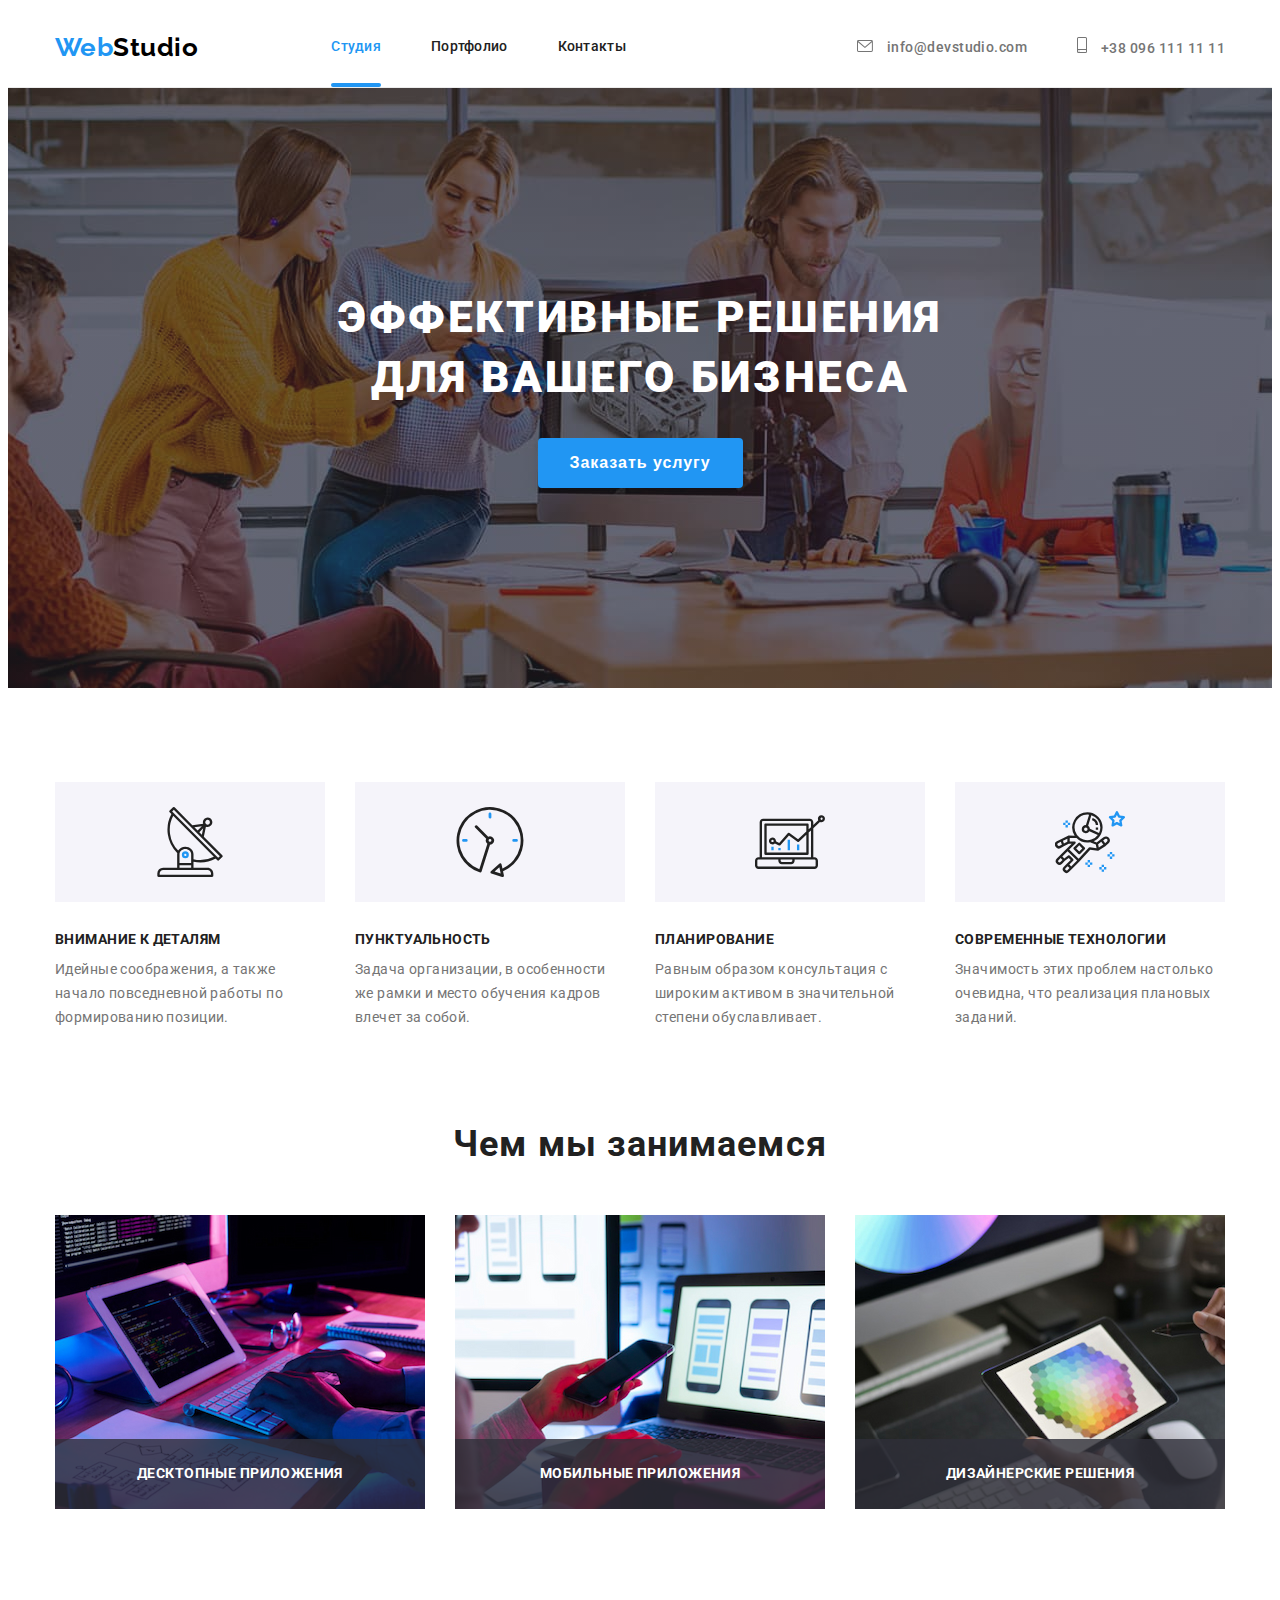
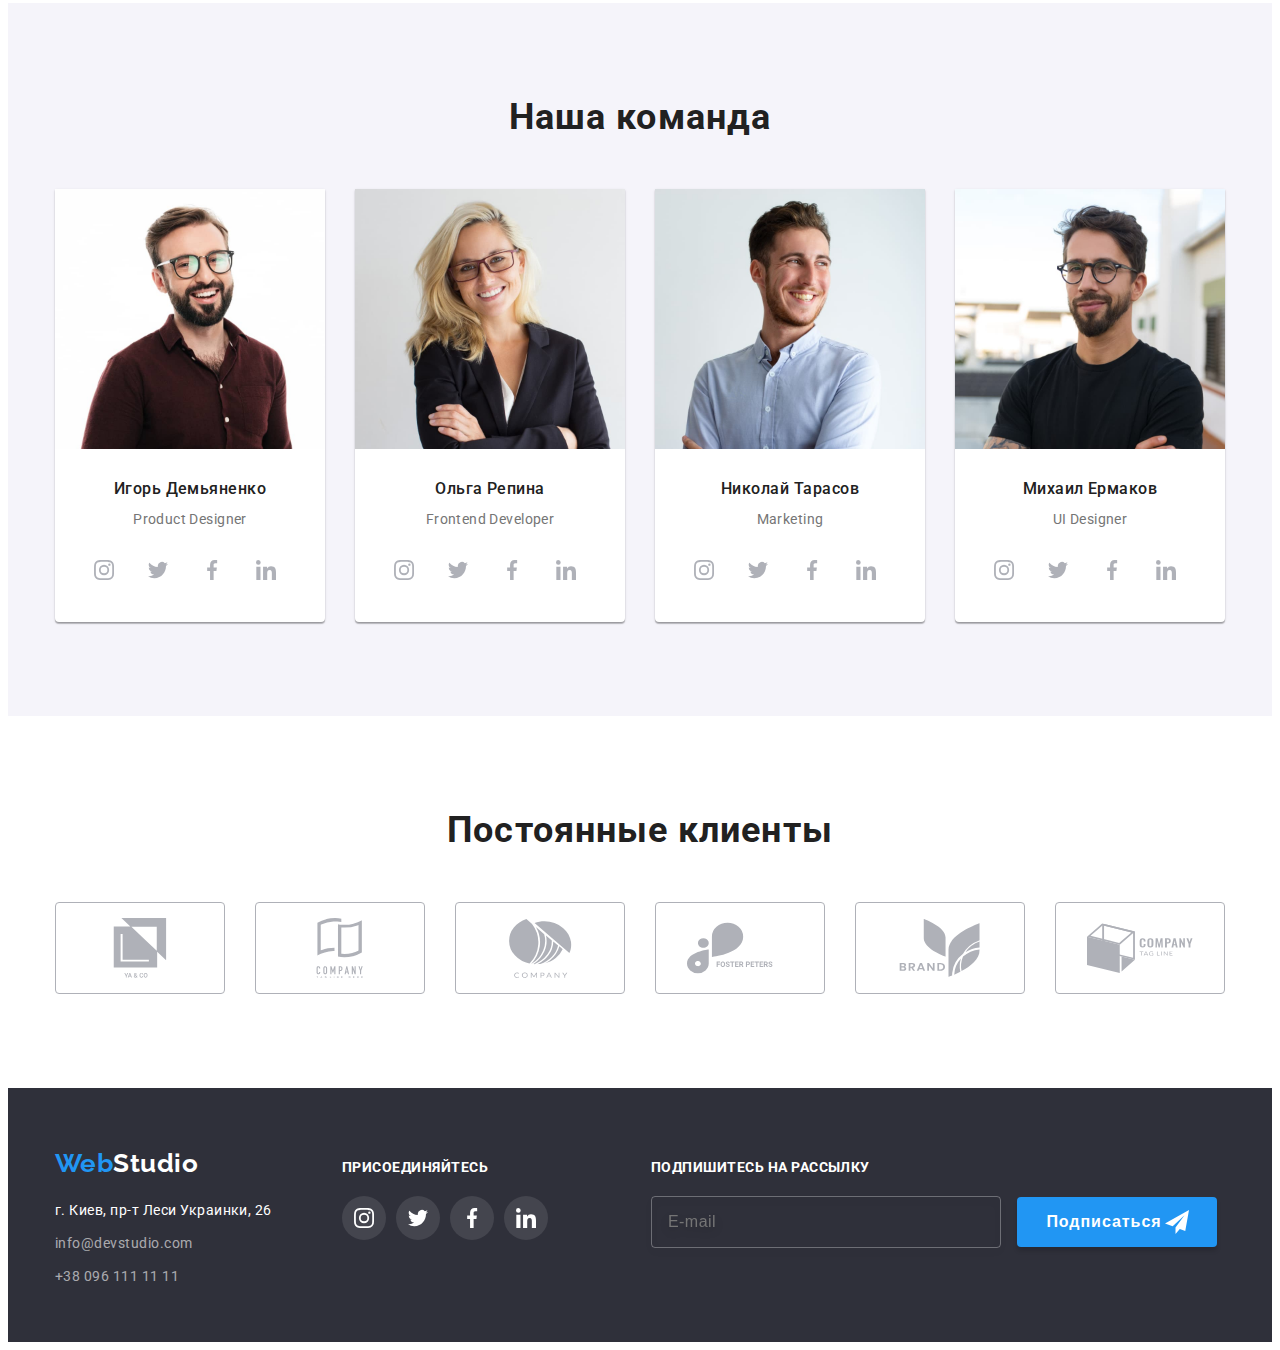
==== commit 4e5cc7a6: "1st page" ====
--- a/index.html
+++ b/index.html
@@ -201,13 +201,13 @@
                 </li>
                 </ul>
                </div>
-               
-          </li>
+          </li>
+
           <li class="team__list">
-            <img src="./image/img2.jpg" alt="Член команды Ольга" width="270" class="member-card"  />
-           <div class="box">
-            <h3 class="text-box-title">Ольга Репина</h3>
-            <p class="text" >Frontend Developer</p>
+            <img  class="team__card"  src="./image/img2.jpg" alt="Член команды Ольга" width="270" />
+           <div class="team__wrapper-text">
+            <h3 class="team__title">Ольга Репина</h3>
+            <p class="team__text" >Frontend Developer</p>
              <ul class="social">
                   <li class="social__list">
                     <a class="social__link" href="#"> 
@@ -239,21 +239,16 @@
                 </a>
                 </li>
                 </ul>
-            </div> 
-              
+            </div>      
           </li>
           <li class="team__list">
-            <img
-              src="./image/img3.jpg"
-              alt="Член команды Николай"
-              width="270" 
-              class="member-card"
-            />
-            <div class="box">
-
-            <h3 class="text-box-title">Николай Тарасов</h3>
-            <p class="text" >Marketing</p>
-             <ul class="social-links">
+            <img class="team__card" src="./image/img3.jpg"alt="Член команды Николай" width="270"/>
+           
+            <div class="team__wrapper-text">
+
+            <h3 class="team__title">Николай Тарасов</h3>
+            <p class="team__text" >Marketing</p>
+             <ul class="social">
                   <li class="social__list">
                     <a class="social__link" href="#"> 
                     <svg class="social__icon">
@@ -293,11 +288,11 @@
           </li>
 
           <li class="team__list">
-            <img src="./image/img4.jpg" alt="Член команды Михаил" width="270" class="member-card" />
-            <div class="box">
-            <h3 class="text-box-title">Михаил Ермаков</h3>
-            <p class="text" >UI Designer</p>
-            <ul class="social-links">
+            <img src="./image/img4.jpg" alt="Член команды Михаил" width="270" class="team__card" />
+            <div class="team__wrapper-text">
+            <h3 class="team__title">Михаил Ермаков</h3>
+            <p class="team__text" >UI Designer</p>
+            <ul class="social">
                   <li class="social__list">
                     <a class="social__link" href="#"> 
                     <svg class="social__icon">
@@ -333,53 +328,53 @@
             </div> 
       </section>
 
-      <section class="section client-section">
+      <section class="section ">
         <h2 class="section__title">Постоянные клиенты</h2>
-        <div class="container clients">        
-          <ul class="client-list">
-            <li class="social__list">
-              <a class="social__icon-client"href="#">
-              <svg class="icon-client">
+        <div class="container ">        
+          <ul class="client">
+            <li class="client__list">
+              <a class="client__link"href="#">
+              <svg class="client__icon">
                 <use href="./image/symbol-defs.svg#icon-client-1">
                 </use>
               </svg>
               </a>
             </li>
-            <li class="social__list">
-                <a class="social__icon-client" href="#">
-              <svg class="icon-client">
+            <li class="client__list">
+                <a class="client__link" href="#">
+              <svg class="client__icon">
                 <use href="./image/symbol-defs.svg#icon-client-2">
                 </use>
               </svg>
               </a>
             </li>
-            <li class="social__list">
-              <a class="social__icon-client"href="#">
-              <svg class="icon-client">
+            <li class="client__list">
+              <a class="client__link"href="#">
+              <svg class="client__icon">
                 <use href="./image/symbol-defs.svg#icon-client-3">
                 </use>
               </svg>
               </a>
             </li>
-            <li class="social__list">
-              <a class="social__icon-client"href="#">
-              <svg class="icon-client">
+            <li class="client__list">
+              <a class="client__link"href="#">
+              <svg class="client__icon">
                 <use href="./image/symbol-defs.svg#icon-client-4">
                 </use>
               </svg>
               </a>
             </li>
-            <li class="social__list">
-              <a class="social__icon-client"href="#">
-              <svg class="icon-client">
+            <li class="client__list">
+              <a class="client__link"href="#">
+              <svg class="client__icon">
                 <use href="./image/symbol-defs.svg#icon-client-5">
                 </use>
               </svg>
               </a>
             </li>
-            <li class="social__list">
-              <a class="social__icon-client"href="#">
-              <svg class="icon-client">
+            <li class="client__list">
+              <a class="client__link"href="#">
+              <svg class="client__icon">
                 <use href="./image/symbol-defs.svg#icon-client-6">
                 </use>
               </svg>
@@ -391,48 +386,48 @@
     </main>
     <footer class=" footer">
       <div class="container">
-        <div class="link-adress-footer">
-        <div class="address-footer">  
-       <a class="logo-footer"
+        <div class=" footer__wrapper ">
+        <div class="footer__address-wrapper">  
+       <a class="footer__logo"
         href="index.html">
-        <span class="logo-item1">Web</span><span class="logo-item3">Studio</span></a>
+        <span class="logo__item1">Web</span><span class="logo__item3">Studio</span></a>
            
-      <address class="adress">
-        <p class="text-adress">г. Киев, пр-т Леси Украинки, 26</p>
-        <a class="link-mail-adress" href="mailto:info@devstudio.com">info@devstudio.com</a> 
-        <a class="link-tel-adress" href="tel:+380961111111">+38 096 111 11 11</a>
+      <address class="footer-adress">
+        <p class="footer-adress__text">г. Киев, пр-т Леси Украинки, 26</p>
+        <a class="footer-adress__link-mail" href="mailto:info@devstudio.com">info@devstudio.com</a> 
+        <a class="footer-adress__link-tel" href="tel:+380961111111">+38 096 111 11 11</a>
       </address>
       </div> 
       
        
-      <div class=" links-cont">
+      <div class=" contacts-wrapper">
        <h3 class="footer-title">присоединяйтесь</h3>
-        <ul class="social-links-list-footer">
+        <ul class="footer-contacts">
           <li>
-            <a class="social-link-footer" href="#">
-              <svg class="social__icon-footer" width="20" height="20">
+            <a class="footer-contacts__link" href="#">
+              <svg class="footer-contacts__icon" width="20" height="20">
                 <use href="./image/symbol-defs.svg#icon-instagram" 
                 ></use>
               </svg>
             </a>
           </li>
           <li>
-            <a  class="social-link-footer"  href="#">
-              <svg class="social__icon-footer" width="20" height="20">
+            <a  class="footer-contacts__link"  href="#">
+              <svg class="footer-contacts__icon" width="20" height="20">
                 <use href="./image/symbol-defs.svg#icon-twitter"></use>
               </svg>
             </a>
           </li>
           <li>
-            <a  class="social-link-footer"  href="#">
-              <svg class="social__icon-footer" width="20" height="20">
+            <a  class="footer-contacts__link"  href="#">
+              <svg class="footer-contacts__icon" width="20" height="20">
                 <use href="./image/symbol-defs.svg#icon-facebook"></use>
               </svg>
             </a>
           </li>
           <li>
-            <a  class="social-link-footer"  href="#">
-              <svg class="social__icon-footer" width="20" height="20">
+            <a  class="footer-contacts__link"  href="#">
+              <svg class="footer-contacts__icon" width="20" height="20">
                 <use href="./image/symbol-defs.svg#icon-linkedin"></use>
               </svg>
             </a>
@@ -443,9 +438,9 @@
         <h3 class="footer-title">Подпишитесь на рассылку</h3>
         <div class="subscribe-form">
        <label for="mail"></label>
-          <input class="sub-field" placeholder="E-mail" name="mail" id="mail">
-          <button class="button-subsribe" type="submit">Подписаться
-          <svg class="icon" width="24" height="24">
+          <input class="subscribe-form__field" placeholder="E-mail" name="mail" id="mail">
+          <button class="subscribe-form__button" type="submit">Подписаться
+          <svg class="subscribe-form__icon" width="24" height="24">
             <use href="./image/symbol-defs.svg#icon-send"></use>
           </svg>
           </button>
--- a/css/styles.css
+++ b/css/styles.css
@@ -67,7 +67,7 @@
 }
 
      .nav, 
-     .nav-contacts{
+     .contacts{
         display: flex;
         align-items: center;
         padding-top: 24px;
@@ -121,7 +121,7 @@
         padding: 0px;
 }
 .nav-list__menu .current::after{
-    content: "";
+    content: " ";
     position: absolute;
     bottom: -32px;
     left: 0px;
@@ -402,9 +402,7 @@
     line-height: 1.187;
     letter-spacing: 0.03em;
 }
-.team__title >.text {
-    margin-bottom: 30px;
-}
+
 .team__text{
     margin-bottom: 16px;
     font-weight: 400;
@@ -414,14 +412,15 @@
         color: #757575;
 }
 
-.social{
-    display: flex;
-    justify-content: center;
-    padding: 0px;
-    
-        
+
+ /* социальные сети инста,твит... */
+ .social {
+     display: flex;
+     justify-content: center;
+     padding: 0px;
+     padding-left: 32px;
+     padding-right: 32px;
  }
- /* социальные сети инста,твит... */
  .social__list{
     margin-right: 10px;
 
@@ -438,10 +437,7 @@
     background-color: #FFFFFF;
     transition:background-color var(--transition) ;
 }
-.social{
-    padding-left: 32px;
-    padding-right: 32px;
-}
+
  .social__icon{
     display: inline-block;
     width: 20px;
@@ -464,20 +460,17 @@
  
 /* НАШИ КЛИЕНТЫ */
 
-.clients{
-    display: flex;
-    justify-content: center;
-}
-.client-list{
+
+.client{
     display: flex;
     margin: 0;
     padding: 0;
    
 }
- .client-list>.social__list{
+ .client__list{
     margin-right: 30px;
 }
-.social__icon-client{
+.client__link{
     display: flex;
     justify-content: center;
     align-items: center;
@@ -487,22 +480,22 @@
     border-radius: 4px;
     transition: border var(--transition);
 }
-.icon-client{
+.client__icon{
     width: 106px;
     height: 60px;
    
     fill: #AFB1B8;
    transition:fill var(--transition) ;
 }
-.social__icon-client:hover,
-.social__icon-client:focus{
+.client__link:hover,
+.client__link:focus{
     background-color: #FFFFFF;
     cursor: pointer;
     border-color: #2196F3;
     outline: none;
 }
-.social__icon-client:hover .icon-client,
-.social__icon-client:focus .icon-client{
+.client__link:hover .client__icon,
+.client__link:focus .client__icon{
     fill: var(--color-accent);
     cursor: pointer;
     
@@ -510,28 +503,28 @@
 
 
 /* Footer */
-
-
-.link-adress-footer{
+footer {
+    background-color: var(--color-background);
+
+}
+
+.footer__wrapper{
     display: flex;
     align-items: baseline;
    padding-left: 0px;
 }
 
-.address-footer{
+.footer__address-wrapper{
     
         margin-right: 70px;
 }
 
 
-footer {
-    background-color: var(--color-background);
-
-}
+
 
 
 /* logo-footer */
-.logo-footer{
+.footer__logo{
     display: inline-block;
     margin-bottom: 20px;
     text-decoration:none;
@@ -541,13 +534,13 @@
     line-height: 1.19;
 }
 
-.logo-item3 {
+.logo__item3 {
     color: var(--color-primary)
 }
 
-.text-adress, 
-.link-mail-adress,
-.link-tel-adress{
+.footer-adress__text, 
+.footer-adress__link-mail,
+.footer-adress__link-tel{
     display: block;
     margin-bottom: 9px;
     text-decoration: none;
@@ -558,19 +551,19 @@
     line-height: 1.71; 
     transition: color var(--transition);
 }
-.text-adress{
+.footer-adress__text{
     color: var(--color-primary);
     cursor: pointer;
 }
-.link-tel-adress {
+.footer-adress__link-tel {
     margin-bottom: 0px;
 }
-.text-adress:hover,
-.link-mail-adress:hover,
-.link-tel-adress:hover,
-.text-adress:focus,
-.link-mail-adress:focus,
-.link-tel-adress:focus{
+.footer-adress__text:hover,
+.footer-adress__link-mail:hover,
+.footer-adress__link-tel:hover,
+.footer-adress__text:focus,
+.footer-adress__link-mail:focus,
+.footer-adress__link-tel:focus{
      color: var(--color-accent);
 }
 
@@ -585,14 +578,14 @@
         margin-bottom: 20px;
         color: #FFFFFF;
 }
-.social-links-list-footer{
+.footer-contacts{
     display: flex;
     text-align: center;
     margin: 0px;
     padding: 0px;
 }
 
-.social-link-footer{
+.footer-contacts__link{
             display: flex;
             justify-content: center;
             margin-right: 10px;
@@ -608,7 +601,7 @@
 }
 
 
-.social__icon-footer{
+.footer-contacts__icon{
     display: inline-block;
     width: 20px;
     height: 20px;
@@ -616,14 +609,69 @@
     transition:fill var(--transition) ;
 }
 
-.social-link-footer:hover,
-.social-link-footer:focus {
+.footer-contacts__link:hover,
+.footer-contacts__link:focus {
     background-color: var(--color-accent);
     cursor: pointer;
     outline: none;
 }
 
-
+.subscribe {
+    display: block;
+    padding-top: 72px;
+    padding-bottom: 94px;
+    margin-left: 93px;
+}
+
+.subscribe-form__field {
+    width: 350px;
+    font-size: 16px;
+    line-height: 1.25;
+    letter-spacing: inherit;
+    color: rgba(255, 255, 255, 0.6);
+    background-color: inherit;
+    border: 1px solid rgba(255, 255, 255, 0.3);
+    filter: drop-shadow(0px 4px 4px rgba(0, 0, 0, 0.15));
+    border-radius: 4px;
+    padding: 15px 16px;
+    margin-right: 12px;
+}
+
+.subscribe-form {
+
+    align-items: center;
+    justify-content: center;
+}
+
+.subscribe-form__button {
+    position: relative;
+    width: 200px;
+    height: 50px;
+    font-weight: 700;
+    font-size: 16px;
+    line-height: 1.88;
+    letter-spacing: 0.06em;
+    color: var(--color-primary);
+    background-color: var(--color-accent);
+    cursor: pointer;
+    border: 0px;
+    box-shadow: 0px 4px 4px rgb(0 0 0 / 15%);
+    border-radius: 4px;
+    padding: 10px 62px 10px 29px;
+    transition: background-color var(--color-accent);
+}
+
+.subscribe-form__icon {
+    position: absolute;
+    top: 50%;
+    right: 28px;
+    transform: translateY(-50%);
+}
+
+.button-subsribe:focus,
+.button-subsribe:hover {
+    background-color: #188ce8;
+}
 /* Portfolio buttons СТОРІНКА ПОРТФОЛІО */
 .portfolio-container{
     display: flex;
@@ -1005,55 +1053,3 @@
         border-radius: 4px;
     
 }
-.subscribe{
-     display: block;
-        padding-top: 72px;
-            padding-bottom: 94px;
-            margin-left: 93px;
-}
-.sub-field{
-        width: 350px;
-        font-size: 16px;
-        line-height: 1.25;
-        letter-spacing: inherit;
-        color: rgba(255, 255, 255, 0.6);
-        background-color: inherit;
-        border: 1px solid rgba(255, 255, 255, 0.3);
-        filter: drop-shadow(0px 4px 4px rgba(0, 0, 0, 0.15));
-        border-radius: 4px;
-        padding: 15px 16px;
-       margin-right: 12px;
-}
-.subscribe-form{
-  
-        align-items: center;
-            justify-content: center;
-}
- .button-subsribe{ 
-    position: relative;
-     width: 200px;
-     height: 50px;
-        font-weight: 700;
-        font-size: 16px;
-        line-height: 1.88;
-        letter-spacing: 0.06em;
-        color: var(--color-primary);
-        background-color: var(--color-accent);
-        cursor: pointer;
-        border: 0px;
-        box-shadow: 0px 4px 4px rgb(0 0 0 / 15%);
-        border-radius: 4px;
-        padding: 10px 62px 10px 29px;
-        transition: background-color var(--color-accent);
-}
- .icon{
-    position: absolute;
-    top: 50%;
-    right: 28px;
-    transform: translateY(-50%);      
-}
-
- .button-subsribe:focus,
- .button-subsribe:hover{
-     background-color: #188ce8;
- }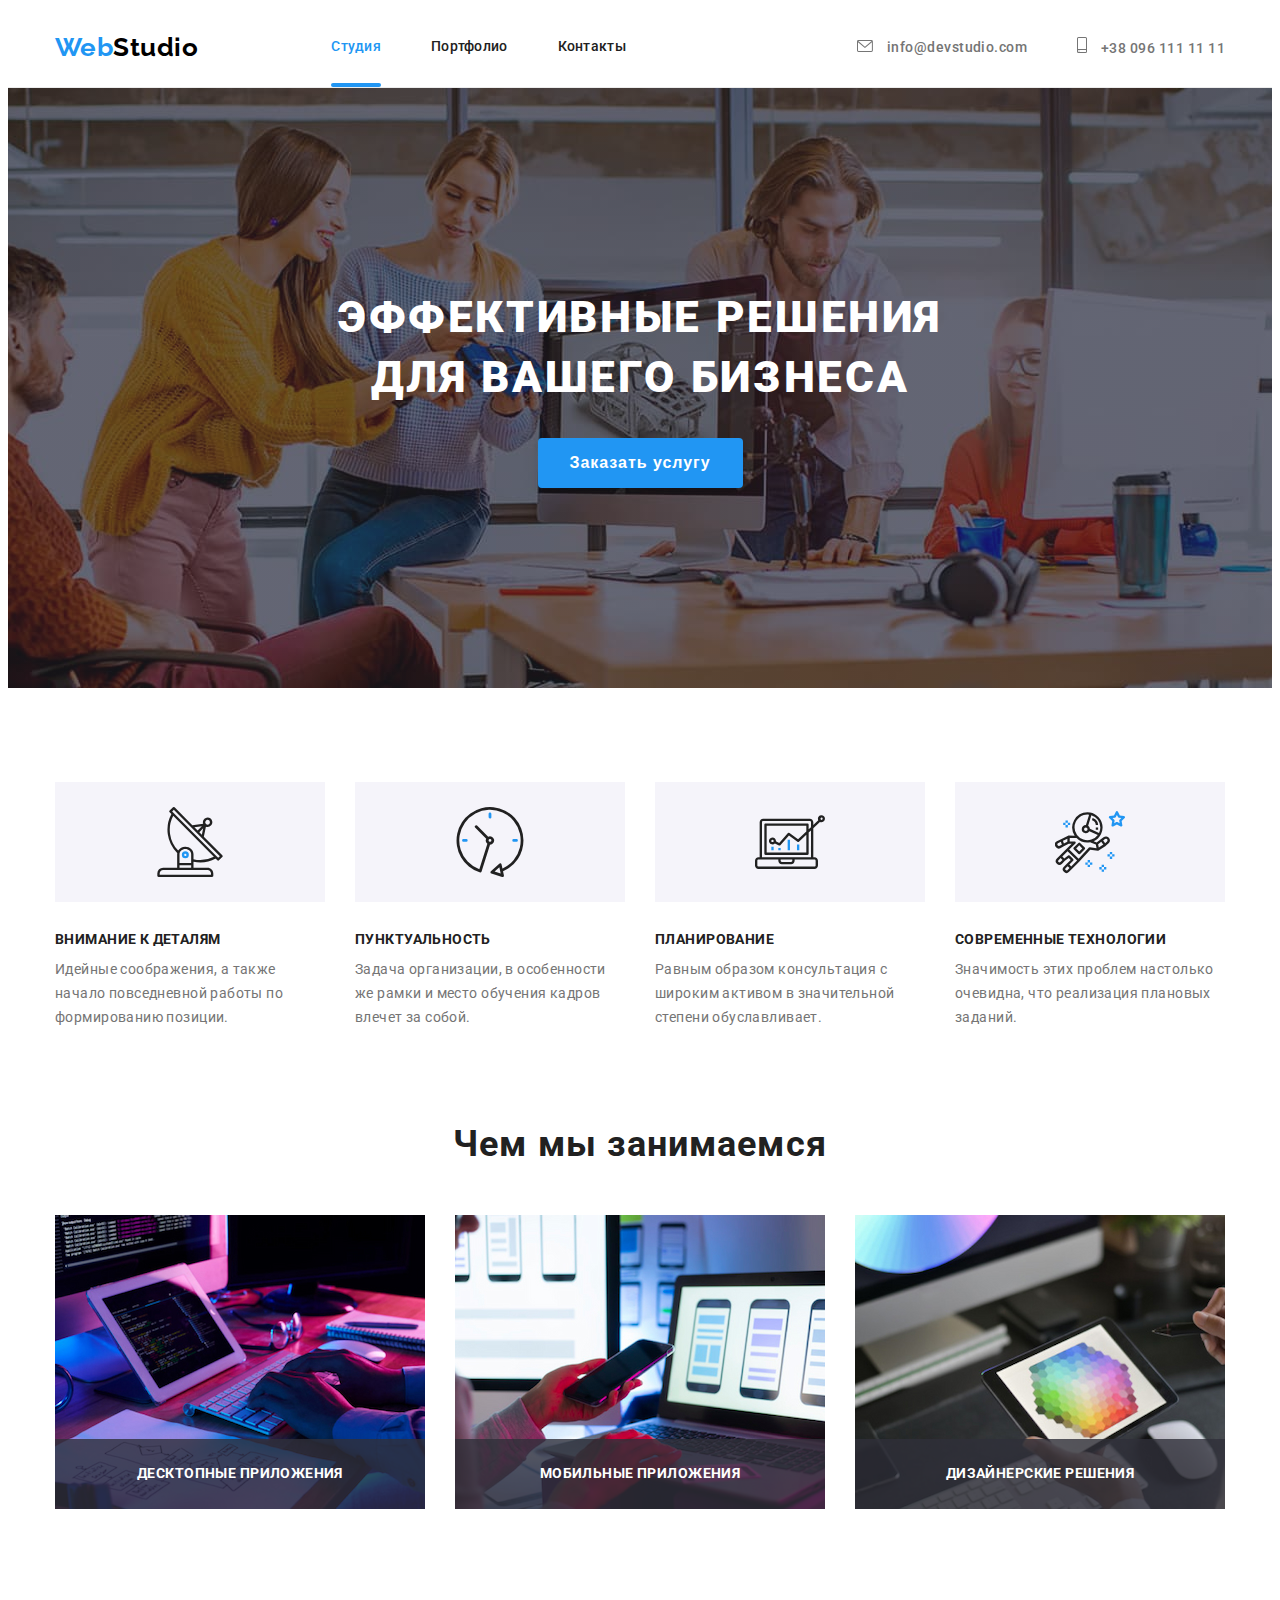
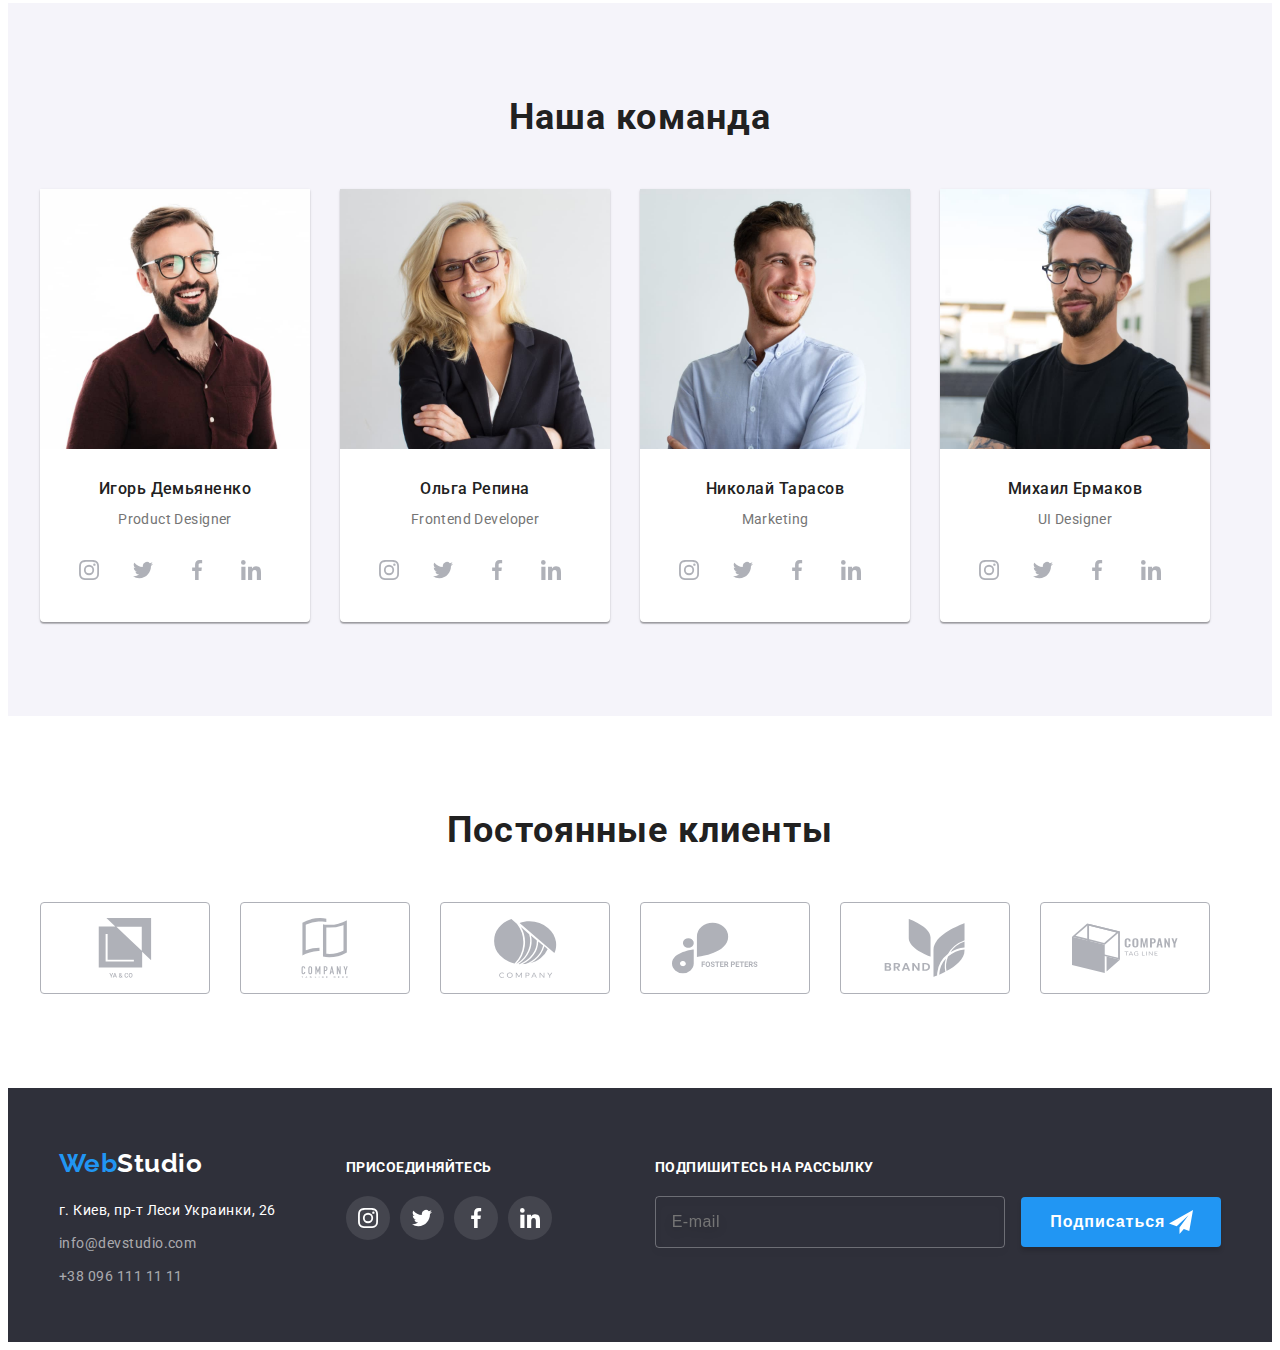
==== commit 0eb5bc9f: "hw7 bem" ====
--- a/index.html
+++ b/index.html
@@ -70,7 +70,7 @@
         <div class="container">
           <div class="properties">
 
-        <h2 class="properties__text-hidden">особенности</h2>
+        <h2 class="text-hidden">особенности</h2>
          
         <ul class="properties__list">
           <li class="properties__items">
@@ -451,55 +451,56 @@
     </footer>
      <div data-modal class="backdrop is-hidden" >
     <div class="modal">
-      <button data-modal-close class="button-close" type="button">
-        <svg class="modal-icon" width="18" height="18">
+      <button data-modal-close class="modal__button-close" type="button">
+        <svg class="modal__icon" width="18" height="18">
           <use href="./image/symbol-defs.svg#icon-button"></use>
         </svg>
       </button>
       <form class="form" >
-        <h3 class="form-header">Оставьте свои данные, мы вам перезвоним</h3>
+        <h3 class="form__header">Оставьте свои данные, мы вам перезвоним</h3>
           
-            <lable class="form-lable" for="user_name">Имя
-              <div class="form-field">
-            <input class="form-input" id="user_name" type="text" name="username" placeholder=" " required>
-            <svg class="form-icon" width="12" height="12" >
+            <lable class="form__lable" for="user_name">Имя
+              <div class="form__field">
+            <input class="form__input" id="user_name" type="text" name="username" placeholder=" " required>
+            <svg class="form__icon" width="12" height="12" >
               <use href="./image/symbol-defs.svg#icon-name"></use>
             </svg>
              </div>
           </lable>
-        <lable class="form-lable" for="user_email" >Почта
-          <div class="form-field">
-           <input class="form-input" id="user_email" type="email" name="user-email" required>
-           <svg class="form-icon" width="15" height="12" >
+        <lable class="form__lable" for="user_email" >Почта
+          <div class="form__field">
+           <input class="form__input" id="user_email" type="email" name="user-email" required>
+           <svg class="form__icon" width="15" height="12" >
               <use href="./image/symbol-defs.svg#icon-mail"></use>
             </svg>
             </div>
           </lable>
-          <lable class="form-lable" for="user_tel"  >Телефон
-            <div class="form-field">
-           <input class="form-input" id="user_tel" type="tel" name="user-tel" required>
-           <svg class="form-icon" width="13" height="13" >
+          <lable class="form__lable" for="user_tel"  >Телефон
+            <div class="form__field">
+           <input class="form__input" id="user_tel" type="tel" name="user-tel" required>
+           <svg class="form__icon" width="13" height="13" >
               <use href="./image/symbol-defs.svg#icon-tel"></use>
             </svg>
             </div>
           </lable>
-          <label class="form-lable">Комментарий
-            <textarea class="textarea" rows="5" placeholder="Введите текст" ></textarea>
+          <label class="form__lable">Комментарий
+            <textarea class="form__textarea" rows="5" placeholder="Введите текст" ></textarea>
           </label>
-           <div class="form-field checkbox">
+           <div class="checkbox">
             
-              <label class="checkbox-lable" for="term-condition">
-            <input class="checkbox-input visually-hidden" 
+              <label class="checkbox__lable" for="term-condition">
+            <input class="checkbox__input visually-hidden" 
                   id="term-condition"
                   type="checkbox"
                   name="term-condition">
                  
-              <span class="icon-checkbox"></span>
+              <span class="checkbox__icon"></span>
               Соглашаюсь с рассылкой и принимаю 
-              <a class="agree" href="#">  Условия договора</a>
+              <a class="checkbox__agreement" href="#">  Условия договора</a>
             </label>
+            <button class="checkbox__button" type="submit">Отправить</button>
            </div>
-           <button class="sub-button" type="submit">Отправить</button>
+           
       </form>
     </div>
   </div>
--- a/css/styles.css
+++ b/css/styles.css
@@ -59,7 +59,7 @@
     display: flex;
     align-items: center;
     flex-wrap: wrap;
-       
+       justify-content: center;
 }
 
 .header{
@@ -259,7 +259,7 @@
     padding-top: 94px;
     padding-bottom: 94px;
  } 
-.properties__text-hidden {
+.text-hidden {
     display: none;
 
 }
@@ -673,11 +673,8 @@
     background-color: #188ce8;
 }
 /* Portfolio buttons СТОРІНКА ПОРТФОЛІО */
-.portfolio-container{
-    display: flex;
-    flex-wrap: wrap;
-}
-.nav-buttons-list{
+
+.portfolio__nav{
     display: flex;
     margin-bottom: 50px;
     margin-left: auto;
@@ -687,14 +684,14 @@
 }
 
 
-.site-nav-button{
+.portfolio__item{
     margin-right: 8px;
 }
-.nav-buttons-list .site-nav-button:last-child{
+.portfolio__nav .portfolio__item:last-child{
     margin-right: 0px;
 }
 
- .button{
+ .portfolio__button{
     padding: 6px 22px;
      
      font-family: 'Roboto';
@@ -716,7 +713,7 @@
   
  }
  
- .button-current {
+ .portfolio__button--current {
     background-color:var(--color-accent);
     color: var(--color-primary);
     box-shadow: 0px 3px 1px rgba(0, 0, 0, 0.1),
@@ -726,15 +723,16 @@
  }
  
  
- .button:hover,
- .button:focus{
+ .portfolio__button:hover,
+ .portfolio__button:focus{
     background-color: var(--color-accent);
     color: var(--color-primary);
     filter: drop-shadow(0px 4px 4px rgba(0, 0, 0, 0.25));
     cursor: pointer;
  }
-
-.portfolio-cards{
+/* /*  GALLERY CARD LIST */
+     
+.gallery{
         margin: 0;
         list-style: none;
         padding: 0px;
@@ -745,7 +743,7 @@
        
 }
 
-.portfolio-cards > .card {
+.gallery > .gallery__item {
     width: 370px;
     flex-basis: calc(100% / 3 - var(--card-set-gap));
     margin-left: var(--card-set-gap);
@@ -753,16 +751,16 @@
   
     
  }
-   .overlay-card img{
+   .gallery__overlay img{
     padding-top: 1px;
     padding-bottom: 1px;
    }
-   .overlay-card{
+   .gallery__overlay{
     position: relative;
     overflow: hidden;
    
    }
-   .overlay-text{
+   .gallery__overlay-text{
     margin: 0px;
     align-items: center;
     font-family: 'Roboto';
@@ -784,13 +782,13 @@
         transition:transform var(--transition);
         
    }
-   .portfolio-cards .card:hover .overlay-text{
+   .gallery .gallery__item:hover .gallery__overlay-text{
     transform: translateY(0);
    }
     
   
 
-.text-decor-card{
+.gallery__decor{
     width: 370px;
     padding: 20px 24px;
     margin-right: 0px;
@@ -800,7 +798,7 @@
     
     }
 
-.portfolio-properties__title{
+.gallery__title{
         margin-bottom: 4px;
         font-family: 'Roboto';
         font-style: normal;
@@ -810,7 +808,7 @@
         letter-spacing: 0.06em;
         color: #212121;
 }
-.portfolio-text{
+.gallery__text{
         margin-bottom: 0px;
         font-family: 'Roboto';
         font-style: normal;
@@ -820,23 +818,23 @@
         letter-spacing: 0.03em;
         color: #757575;
 }
-        .portfolio-cards .card{
+        .gallery .gallery__item{
             display: inline-block;
             transition: box-shadow var(--transition);
         }
-    .portfolio-cards .card:hover{
+    .gallery .gallery__item:hover{
         outline: none;
     box-shadow:
      0px 1px 1px rgba(0, 0, 0, 0.12), 
     0px 4px 4px rgba(0, 0, 0, 0.06),
      1px 4px 6px rgba(0, 0, 0, 0.16);
   }
-  .card-link{
+  .gallery__link{
     display: block;
     text-decoration: none;
     transition: box-shadow var(--transition);
   }
-  .portfolio-cards .card-link:focus {
+  .gallery .gallery__link:focus {
     outline: none;
     border: none;
       box-shadow:
@@ -876,7 +874,7 @@
     background-color: var(--color-primary);
    
   }
-  .button-close{
+  .modal__button-close{
     position: absolute;
     top: 0;
     right: 0;
@@ -890,12 +888,12 @@
     margin-right: 8px;
     cursor: pointer;
   }
-  .modal-icon{
+  .modal__icon{
     fill: #000000;
     align-items: center;
     border: none;  
   }
-  .modal-icon:hover{
+  .modal__icon:hover{
     fill: var(--color-accent);
   }
   .form{
@@ -905,7 +903,7 @@
     margin-left: 40px;
     margin-top: 40px;
   }
-  .form-header{
+  .form__header{
     margin: 0px;
     padding-bottom: 12px;
     align-items: center;
@@ -918,7 +916,7 @@
         letter-spacing: 0.03em;
         color: #212121;
   }
-  .form-input{
+  .form__input{
     display:block;
     width: 100%;
     height: 40px;
@@ -931,16 +929,16 @@
             transition: var(--transition);
   }
 
-  .form-field{
+  .form__field{
     position: relative;
     margin-top: 4px;
   
   }
-   .form-input:focus{
+   .form__input:focus{
     outline: none;
     border: 1px solid var(--color-accent);
    }
-  .form-lable{
+  .form__lable{
     display: block;
    padding-bottom: 10px;
     color: #757575;
@@ -950,7 +948,7 @@
     font-style: normal;
         font-weight: 400;
   }
-  .form-icon{
+  .form__icon{
     position: absolute;
     top: 50%;
     left: 10px;
@@ -958,14 +956,12 @@
     transform: translateY(-50%);
   }
         
-  .form-input:focus + .form-icon{
+  .form__input:focus + .form__icon{
     fill: var(--color-accent);
   
   }
-  .placeholder{
-
-  }
- .textarea {
+ 
+ .form__textarea {
     width: 100%;
     resize: none;
     padding: 12px 16px;
@@ -976,15 +972,15 @@
         border-radius: 4px;
         transition: var(--transition);
   }
-  .textarea:focus{
+  .form__textarea:focus{
     border: 1px solid var(--color-accent)
   }
-.textarea::placeholder{
+.form__textarea::placeholder{
     color: rgba(117, 117, 117, 0.5);
 }
 
 
-.checkbox-lable{
+.checkbox__lable{
     display:flex;
     align-items: center;
     font-family: 'Roboto';
@@ -995,11 +991,11 @@
         letter-spacing: 0.03em;
         color: #757575;
 }
-.checkbox-input{
+.checkbox__input{
     appearance: none;
    
 }
-.icon-checkbox{
+.checkbox__icon{
 
     display: inline-block;
     margin-right: 8px;
@@ -1010,7 +1006,7 @@
     transition: background-color var(--transition);
   
 }
-.checkbox-input:checked + .icon-checkbox {
+.checkbox__input:checked + .checkbox__icon {
     background-color: var(--color-accent);
     background-image: url(../image/Vector.svg);
     background-repeat: no-repeat;
@@ -1023,7 +1019,7 @@
     transition: background-color var(--transition),border-color var(--transition),background-image var(--transition);
 }
 
-.agree{
+.checkbox__agreement{
     padding-left: 4px;
     color: #2196F3;
     font-style: normal;
@@ -1032,7 +1028,7 @@
         line-height: 1.71;
         letter-spacing: 0.03em;
 }
-.sub-button{
+.checkbox__button{
     display: flex;
     align-items: center;
     font-size: 16px;
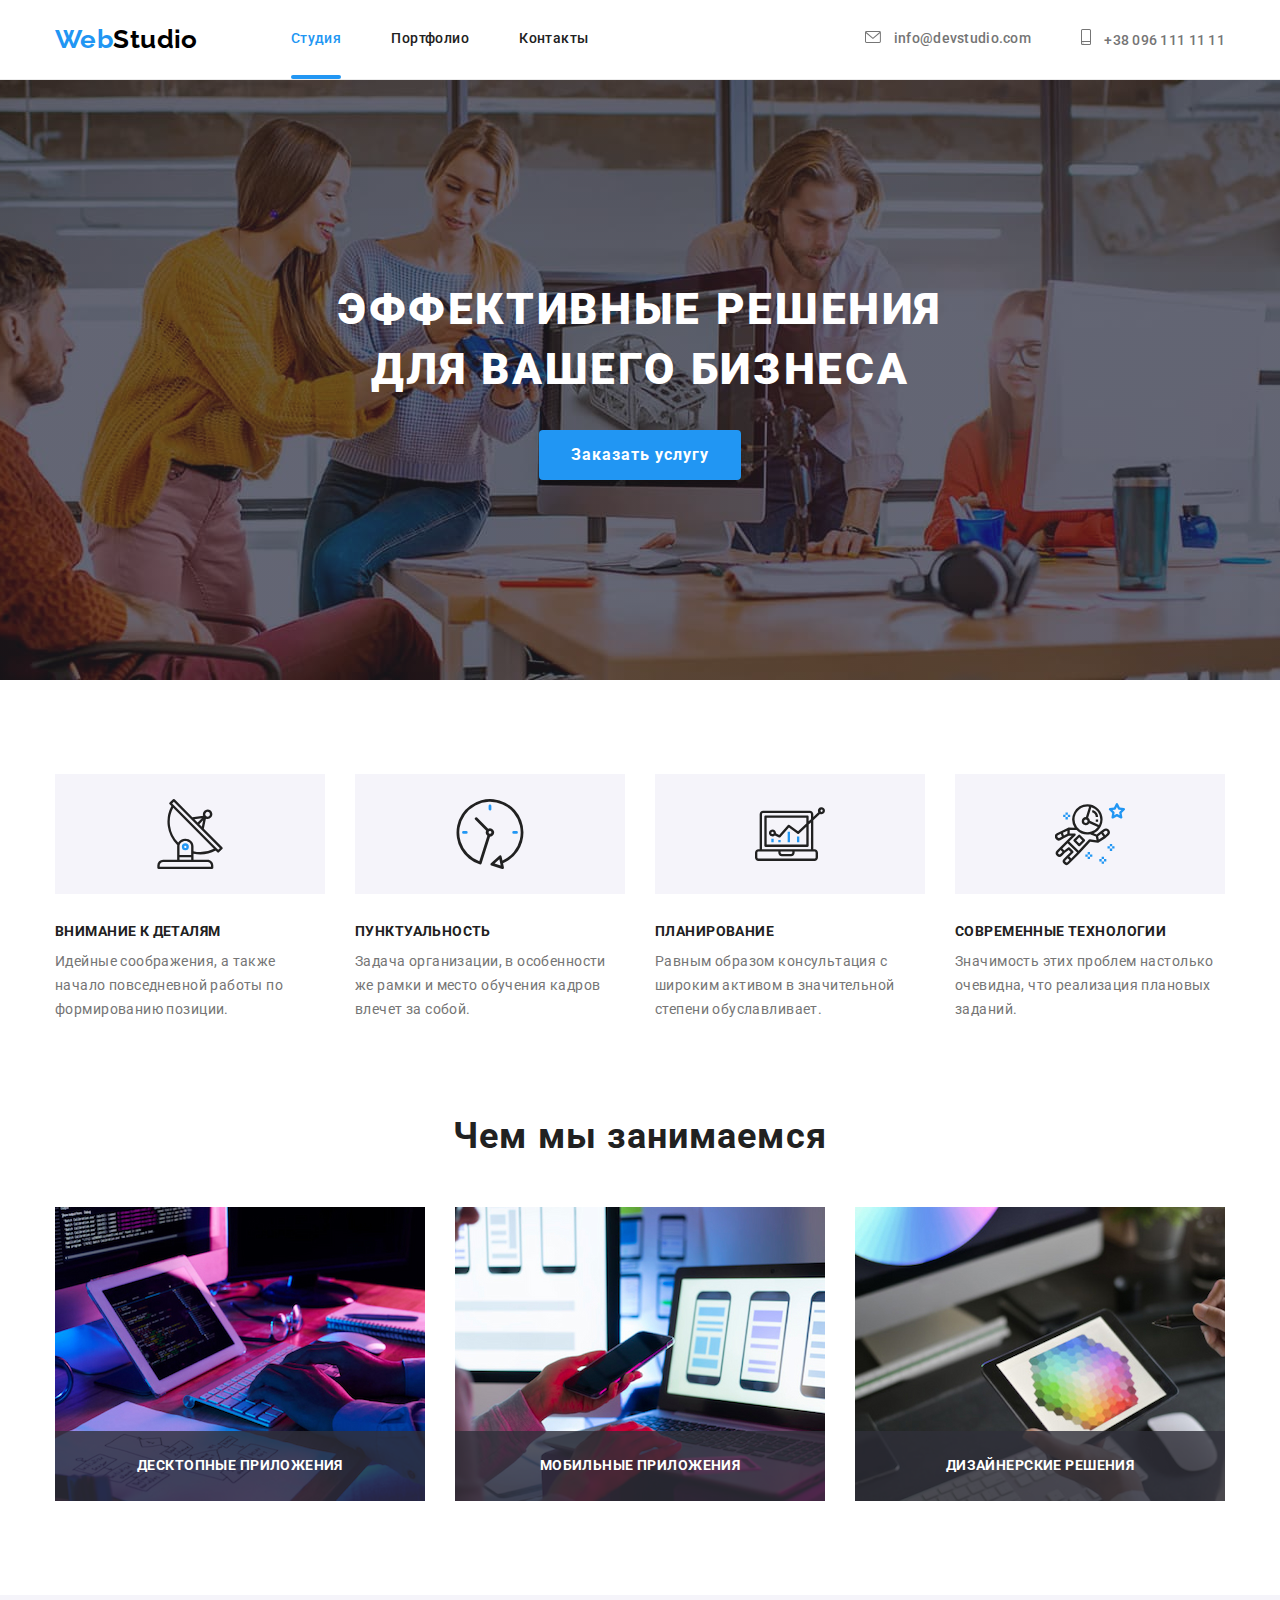
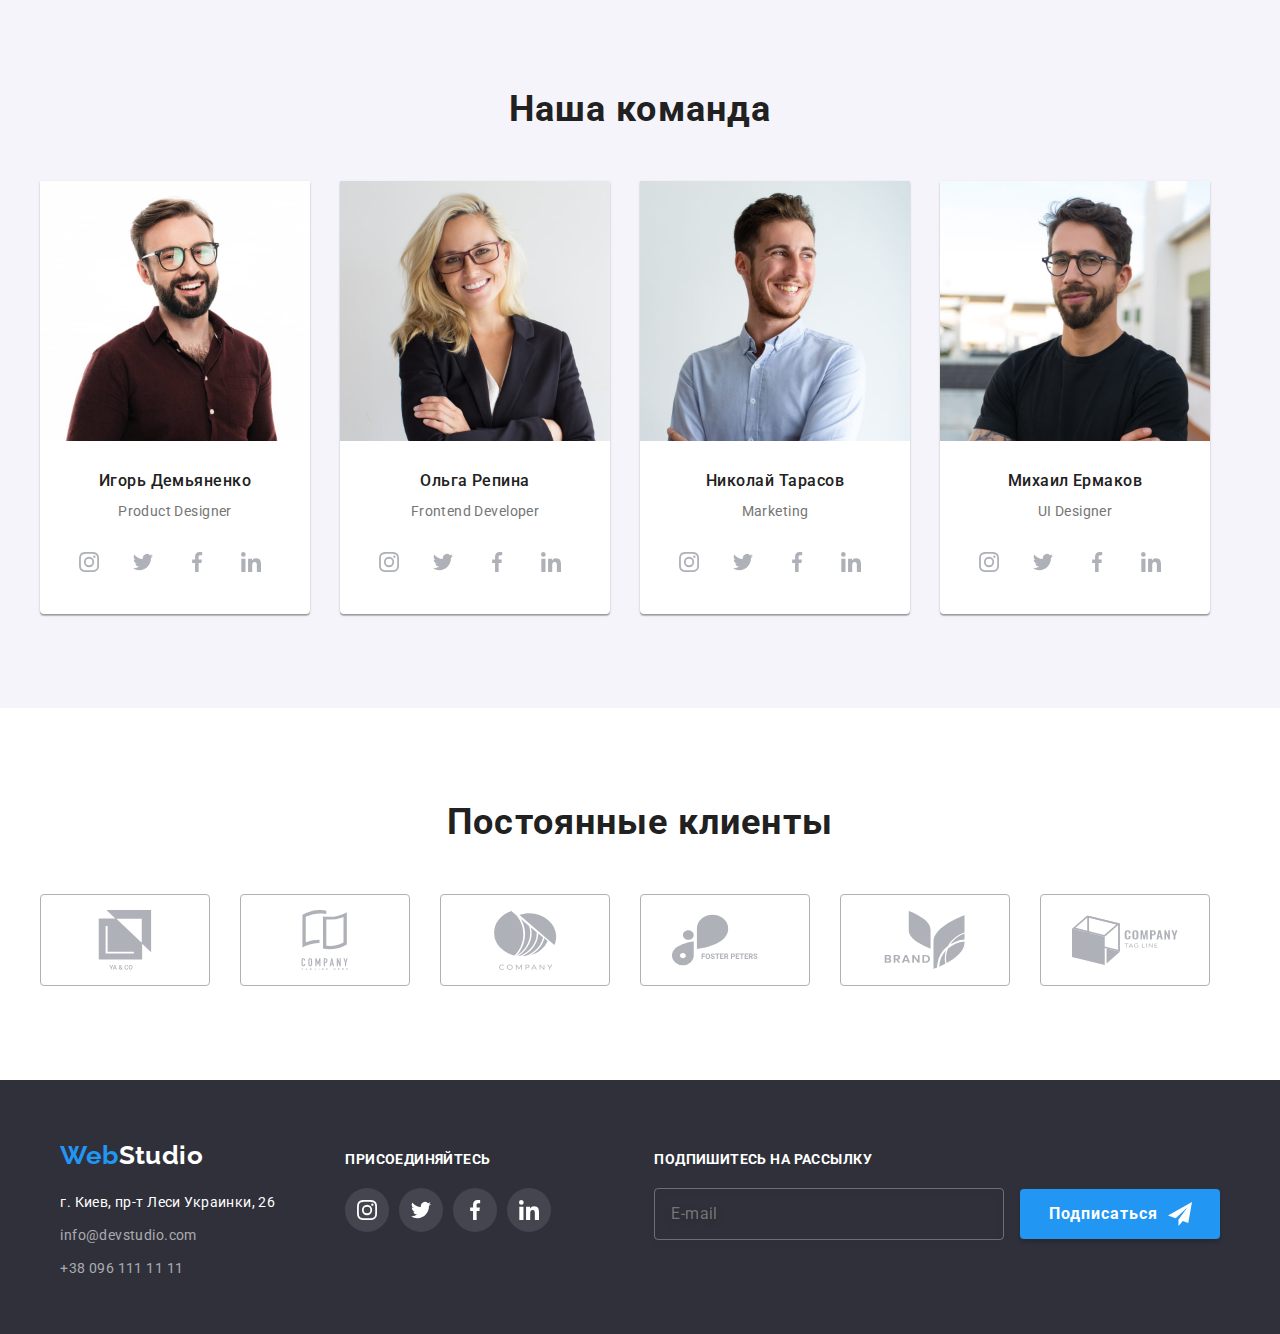
==== commit ced669c3: "hw-7 BEB+SASS" ====
--- a/index.html
+++ b/index.html
@@ -9,11 +9,12 @@
     <link rel="preconnect" href="https://fonts.gstatic.com" crossorigin />
     <link
       href="https://fonts.googleapis.com/css2?family=Raleway:wght@700&family=Roboto:wght@400;500;700;900&display=swap"
-      rel="stylesheet"
-    />
-    <link rel="stylesheet"
-     href="https://cdnjs.cloudflare.com/ajax/libs/modern-normalize/1.1.0/modern-normalize.min.css" integrity="sha512-wpPYUAdjBVSE4KJnH1VR1HeZfpl1ub8YT/NKx4PuQ5NmX2tKuGu6U/JRp5y+Y8XG2tV+wKQpNHVUX03MfMFn9Q==" crossorigin="anonymous" referrerpolicy="no-referrer" />
-    <link rel="stylesheet" href="./css/styles.css" />
+      rel="stylesheet" />
+    
+    <link rel="stylesheet" href="https://cdnjs.cloudflare.com/ajax/libs/modern-normalize/1.1.0/modern-normalize.min.css" />
+    <link rel="stylesheet" href="./css/main.min.css" />
+   
+  
   </head>
   <body>
     <header class="header">
@@ -24,13 +25,13 @@
           <span class="logo__item1">Web</span><span class="logo__item2">Studio</span></a
         >
         <ul class="nav-list" >
-          <li class="nav-list__menu">
-            <a class="nav-list__link current" href="index.html">Студия </a>
-          </li>
-          <li class="nav-list__menu">
+          <li class="nav-list__item">
+            <a class="nav-list__link nav-list__link--current" href="index.html">Студия </a>
+          </li>
+          <li class="nav-list__item">
             <a class="nav-list__link" href="portfolio.html">Портфолио </a>
           </li>
-          <li class="nav-list__menu">
+          <li class="nav-list__item">
             <a class="nav-list__link" href="#">Контакты </a>
           </li>
         </ul>
@@ -125,7 +126,7 @@
         </div>
         </div>
       </section>
-      <section class="section section__description-page">
+      <section class="section section__explanation">
          <h2 class="section__title">Чем мы занимаемся</h2>
         <div class="container">
        
--- a/css/main.min.css
+++ b/css/main.min.css
@@ -0,0 +1 @@
+body{font-family:"Roboto",sans-serif;color:#212121;background-color:#fff;font-weight:400;font-size:14px;line-height:1.14;letter-spacing:.03em}h1,h2,h3,h4,h5,h6,p{margin:0}li{list-style:none;padding-left:0;margin:0px}img{display:block;max-width:100%;height:auto;margin:0px}ul{list-style:none}.container{margin:0 auto;padding-left:15px;padding-right:15px;display:-webkit-box;display:-ms-flexbox;display:flex;-webkit-box-align:center;-ms-flex-align:center;align-items:center;-ms-flex-wrap:wrap;flex-wrap:wrap;-webkit-box-pack:center;-ms-flex-pack:center;justify-content:center}@media screen and (min-width: 480px){.container{width:480px}}@media screen and (min-width: 768px){.container{width:768px}}@media screen and (min-width: 1200px){.container{width:1200px}}.section{padding-top:94px;padding-bottom:94px}.text-hidden{display:none}.section__title{margin-bottom:50px;margin-left:auto;margin-right:auto;font-weight:700;font-size:36px;line-height:1.16;text-align:center;letter-spacing:.03em}.logo{display:-webkit-box;display:-ms-flexbox;display:flex;-webkit-box-pack:start;-ms-flex-pack:start;justify-content:flex-start;font-size:26px;font-family:"Raleway",sans-serif;font-weight:700;line-height:1.19;text-decoration:none}.logo__item1{color:#2196f3}.logo__item2{color:#000}.logo__item3{color:#fff}.header{border-bottom:1px solid #ececec}.nav,.contacts{display:-webkit-box;display:-ms-flexbox;display:flex;-webkit-box-align:center;-ms-flex-align:center;align-items:center;padding-top:24px;padding-bottom:24px}.nav{position:relative}.nav-list{display:-webkit-box;display:-ms-flexbox;display:flex;-webkit-box-orient:horizontal;-webkit-box-direction:normal;-ms-flex-direction:row;flex-direction:row;margin-left:93px;margin-top:0px;margin-bottom:0px;padding:0px;font-size:14px;line-height:1.14;letter-spacing:.02em}.nav-list__item+.nav-list__item{margin-right:50px}.nav-list__link{display:-webkit-box;display:-ms-flexbox;display:flex;-webkit-box-align:center;-ms-flex-align:center;align-items:center;color:#212121;text-decoration:none;-webkit-transition:color 250ms cubic-bezier(0.4, 0, 0.2, 1);transition:color 250ms cubic-bezier(0.4, 0, 0.2, 1)}.nav-list__link--current,.nav-list__link:hover,.nav-list__link:focus{color:#2196f3}.nav-list__item{position:relative;margin-right:50px;display:-webkit-box;display:-ms-flexbox;display:flex;-webkit-box-align:center;-ms-flex-align:center;align-items:center;padding:0px;font-weight:500;font-size:14px;line-height:1.14;letter-spacing:.03em}.nav-list__item .nav-list__link--current::after{content:" ";position:absolute;bottom:-32px;left:0px;width:100%;height:4px;background:#2196f3;border-radius:2px}.contacts{margin-left:auto}.contacts__list{display:-webkit-box;display:-ms-flexbox;display:flex;-webkit-box-align:center;-ms-flex-align:center;align-items:center;margin:0px;padding:0px}.contacts__items:hover{color:#2196f3}.contacts__items+.contacts__items{margin-left:50px}.contacts__link-mail,.contacts__link-tel{color:#757575;font-weight:500;letter-spacing:.02em;text-decoration:none;font-size:14px;-webkit-transition:color 250ms cubic-bezier(0.4, 0, 0.2, 1);transition:color 250ms cubic-bezier(0.4, 0, 0.2, 1)}.contacts__link-mail:hover,.contacts__link-mail:focus,.contacts__link-tel:hover,.contacts__link-tel:focus{color:#2196f3}.contacts__icon-envelope{display:inline;margin-right:10px;fill:#757575;width:16px;height:12px;-webkit-transition:fill 250ms cubic-bezier(0.4, 0, 0.2, 1);transition:fill 250ms cubic-bezier(0.4, 0, 0.2, 1)}.contacts__icon-smartphone{width:10px;height:16px;margin-right:10px;display:inline;fill:#757575;cursor:pointer;-webkit-transition:fill 250ms cubic-bezier(0.4, 0, 0.2, 1);transition:fill 250ms cubic-bezier(0.4, 0, 0.2, 1)}.contacts__icon-envelope,.contacts__icon-smartphone{fill:currentColor}.hero-section{display:block;padding-top:200px;padding-bottom:200px;margin:0 auto;text-align:center;background-color:#c4c4c4;max-width:1600px;height:600px;background-image:-webkit-gradient(linear, right top, left top, from(rgba(47, 48, 58, 0.4)), to(rgba(47, 48, 58, 0.4))),url(../image/Img-hero.jpg);background-image:linear-gradient(to left, rgba(47, 48, 58, 0.4), rgba(47, 48, 58, 0.4)),url(../image/Img-hero.jpg);background-repeat:no-repeat;background-position:center;background-size:cover}.hero-section__text{margin:auto;margin-bottom:30px;color:#fff;font-weight:900;font-size:44px;line-height:1.36;text-transform:uppercase;letter-spacing:.06em}.hero-section__button{text-align:center;border-radius:4px;padding:10px 32px;background-color:#2196f3;color:#fff;font-weight:700;font-size:16px;line-height:1.875;letter-spacing:.06em;border:#2196f3;cursor:pointer;-webkit-box-shadow:0px 4px 4px rgba(0,0,0,.15);box-shadow:0px 4px 4px rgba(0,0,0,.15)}.properties__list{display:-webkit-box;display:-ms-flexbox;display:flex;margin:0px;padding:0px}.properties__items{margin-right:30px;min-width:270px}.properties__items:last-child{margin-right:0px}.properties__wrapper-icon{display:-webkit-box;display:-ms-flexbox;display:flex;-webkit-box-pack:center;-ms-flex-pack:center;justify-content:center;-webkit-box-align:center;-ms-flex-align:center;align-items:center;padding:0px;margin:0;width:270px;height:120px;background-color:#f5f4fa}.properties__wrapper-icon:last-child{margin-right:0px}.properties__icon{width:70px;height:70px}.properties__title{margin-top:30px;margin-bottom:10px;font-weight:700;font-size:14px;line-height:1.14;letter-spacing:.03em;text-transform:uppercase}.properties__text{margin-bottom:0px;font-weight:400;font-size:14px;line-height:1.71;letter-spacing:.03em;color:#757575}.section__explanation{padding-top:0px}.description{display:-webkit-box;display:-ms-flexbox;display:flex;margin:0px;padding-left:0px}.description__img{position:relative;min-width:370px;margin-right:30px}.description__img:last-child{margin:0px}.description__wrapper{position:absolute;bottom:0px;width:100%;display:-webkit-box;display:-ms-flexbox;display:flex;-webkit-box-align:center;-ms-flex-align:center;align-items:center;-webkit-box-pack:center;-ms-flex-pack:center;justify-content:center;background-color:rgba(47,48,58,.8);min-height:70px}.description__text{margin:0px;font-family:"Roboto";font-style:normal;font-weight:700;font-size:14px;line-height:1.14;text-align:center;letter-spacing:.03em;text-transform:uppercase;color:#fff}.section__team{background:#f5f4fa}.team{display:-webkit-box;display:-ms-flexbox;display:flex;margin:0px;padding:0px;text-align:center}.team__list{width:270px;margin-right:30px;background-color:#fff;-webkit-box-shadow:0px 1px 3px rgba(0,0,0,.12),0px 1px 1px rgba(0,0,0,.14),0px 2px 1px rgba(0,0,0,.2);box-shadow:0px 1px 3px rgba(0,0,0,.12),0px 1px 1px rgba(0,0,0,.14),0px 2px 1px rgba(0,0,0,.2);border-radius:0px 0px 4px 4px}.team__card:last-child{margin-right:0px}.team__wrapper-text{padding-top:30px;padding-bottom:30px}.team__title{margin-bottom:10px;font-weight:500;font-size:16px;line-height:1.187;letter-spacing:.03em}.team__text{margin-bottom:16px;font-weight:400;font-size:14px;line-height:1.71;letter-spacing:.03em;color:#757575}.social{display:-webkit-box;display:-ms-flexbox;display:flex;-webkit-box-pack:center;-ms-flex-pack:center;justify-content:center;padding:0px;padding-left:32px;padding-right:32px}.social__list{margin-right:10px}.social__link{display:-webkit-box;display:-ms-flexbox;display:flex;-webkit-box-pack:center;-ms-flex-pack:center;justify-content:center;-webkit-box-align:center;-ms-flex-align:center;align-items:center;border:none;border-radius:50%;padding:0px;width:44px;height:44px;background-color:#fff;-webkit-transition:background-color 250ms cubic-bezier(0.4, 0, 0.2, 1);transition:background-color 250ms cubic-bezier(0.4, 0, 0.2, 1)}.social__link:hover,.social__link:focus{background-color:#2196f3;outline:none}.social__icon{display:inline-block;width:20px;height:20px;fill:#afb1b8;-webkit-transition:fill 250ms cubic-bezier(0.4, 0, 0.2, 1);transition:fill 250ms cubic-bezier(0.4, 0, 0.2, 1)}.social__link:hover .social__icon,.social__link:focus .social__icon{fill:#fff}.client{display:-webkit-box;display:-ms-flexbox;display:flex;margin:0;padding:0}.client__list{margin-right:30px}.client__link{display:-webkit-box;display:-ms-flexbox;display:flex;-webkit-box-pack:center;-ms-flex-pack:center;justify-content:center;-webkit-box-align:center;-ms-flex-align:center;align-items:center;width:170px;height:92px;border:1px solid #afb1b8;border-radius:4px;-webkit-transition:border 250ms cubic-bezier(0.4, 0, 0.2, 1);transition:border 250ms cubic-bezier(0.4, 0, 0.2, 1)}.client__link:hover,.client__link:focus{cursor:pointer;border-color:#2196f3;outline:none}.client__icon{width:106px;height:60px;fill:#afb1b8;-webkit-transition:fill 250ms cubic-bezier(0.4, 0, 0.2, 1);transition:fill 250ms cubic-bezier(0.4, 0, 0.2, 1)}.client__link:hover .client__icon,.client__link:focus .client__icon{fill:#2196f3;cursor:pointer}.footer{background-color:#2f303a}.footer__wrapper{display:-webkit-box;display:-ms-flexbox;display:flex;-webkit-box-align:baseline;-ms-flex-align:baseline;align-items:baseline;padding-left:0px}.footer__address-wrapper{margin-right:70px}.footer__logo{display:inline-block;margin-bottom:20px;text-decoration:none;font-family:"Raleway",sans-serif;font-weight:700;font-size:26px;line-height:1.19}.footer-adress__text,.footer-adress__link-mail,.footer-adress__link-tel{display:block;margin-bottom:9px;text-decoration:none;color:rgba(255,255,255,.6);font-style:normal;font-weight:400;font-size:14px;line-height:1.71;-webkit-transition:color 250ms cubic-bezier(0.4, 0, 0.2, 1);transition:color 250ms cubic-bezier(0.4, 0, 0.2, 1)}.footer-adress__text{color:#fff;cursor:pointer}.footer-adress__text:hover,.footer-adress__text:focus{color:#2196f3}.footer-adress__link-tel{margin-bottom:0px}.footer-adress__link-tel:hover,.footer-adress__link-tel:focus{color:#2196f3}.footer-adress__link-mail:hover,.footer-adress__link-mail:focus{color:#2196f3}.footer-title{font-style:normal;font-weight:700;font-size:14px;line-height:1.14;text-transform:uppercase;margin-bottom:20px;color:#fff}.footer-contacts{display:-webkit-box;display:-ms-flexbox;display:flex;text-align:center;margin:0px;padding:0px}.footer-contacts__link{display:-webkit-box;display:-ms-flexbox;display:flex;-webkit-box-pack:center;-ms-flex-pack:center;justify-content:center;margin-right:10px;-webkit-box-align:center;-ms-flex-align:center;align-items:center;border:none;border-radius:50%;padding:0px;width:44px;height:44px;background-color:rgba(255,255,255,.1);-webkit-transition:background-color 250ms cubic-bezier(0.4, 0, 0.2, 1);transition:background-color 250ms cubic-bezier(0.4, 0, 0.2, 1)}.footer-contacts__link:hover,.footer-contacts__link:focus{background-color:#2196f3;cursor:pointer;outline:none}.footer-contacts__icon{display:inline-block;width:20px;height:20px;fill:#fff;-webkit-transition:fill 250ms cubic-bezier(0.4, 0, 0.2, 1);transition:fill 250ms cubic-bezier(0.4, 0, 0.2, 1)}.subscribe{display:block;padding-top:72px;padding-bottom:94px;margin-left:93px}.subscribe-form{-webkit-box-align:center;-ms-flex-align:center;align-items:center;-webkit-box-pack:center;-ms-flex-pack:center;justify-content:center}.subscribe-form__field{width:350px;font-size:16px;line-height:1.25;letter-spacing:inherit;color:rgba(255,255,255,.6);background-color:inherit;border:1px solid rgba(255,255,255,.3);-webkit-filter:drop-shadow(0px 4px 4px rgba(0, 0, 0, 0.15));filter:drop-shadow(0px 4px 4px rgba(0, 0, 0, 0.15));border-radius:4px;padding:15px 16px;margin-right:12px}.subscribe-form__button{position:relative;width:200px;height:50px;font-weight:700;font-size:16px;line-height:1.88;letter-spacing:.06em;color:#fff;background-color:#2196f3;cursor:pointer;border:0px;-webkit-box-shadow:0px 4px 4px rgba(0,0,0,.15);box-shadow:0px 4px 4px rgba(0,0,0,.15);border-radius:4px;padding:10px 62px 10px 29px;-webkit-transition:background-color #2196f3;transition:background-color #2196f3}.subscribe-form__button:focus,.subscribe-form__button:hover{background-color:#188ce8}.subscribe-form__icon{position:absolute;top:50%;right:28px;-webkit-transform:translateY(-50%);transform:translateY(-50%)}.portfolio__nav{display:-webkit-box;display:-ms-flexbox;display:flex;margin-top:0px;margin-bottom:50px;margin-left:auto;margin-right:auto;padding:0px}.portfolio__item{margin-right:8px}.portfolio__nav .portfolio__item:last-child{margin-right:0px}.portfolio__button{padding:6px 22px;font-weight:500;font-size:16px;line-height:1.625;text-align:center;letter-spacing:.03em;border:none;border-radius:4px;background-color:#f5f4fa;color:#212121;-webkit-transition:background-color 250ms cubic-bezier(0.4, 0, 0.2, 1),-webkit-filter 250ms cubic-bezier(0.4, 0, 0.2, 1);transition:background-color 250ms cubic-bezier(0.4, 0, 0.2, 1),-webkit-filter 250ms cubic-bezier(0.4, 0, 0.2, 1);transition:background-color 250ms cubic-bezier(0.4, 0, 0.2, 1),filter 250ms cubic-bezier(0.4, 0, 0.2, 1);transition:background-color 250ms cubic-bezier(0.4, 0, 0.2, 1),filter 250ms cubic-bezier(0.4, 0, 0.2, 1),-webkit-filter 250ms cubic-bezier(0.4, 0, 0.2, 1)}.portfolio__button:hover,.portfolio__button:focus{background-color:#2196f3;color:#fff;-webkit-filter:drop-shadow(0px 4px 4px rgba(0, 0, 0, 0.25));filter:drop-shadow(0px 4px 4px rgba(0, 0, 0, 0.25));cursor:pointer}.portfolio__button--current{-webkit-box-shadow:0px 3px 1px rgba(0,0,0,.1),0px 1px 2px rgba(0,0,0,.08),0px 2px 2px rgba(0,0,0,.12);box-shadow:0px 3px 1px rgba(0,0,0,.1),0px 1px 2px rgba(0,0,0,.08),0px 2px 2px rgba(0,0,0,.12)}.gallery{margin:0;list-style:none;padding:0px;display:-webkit-box;display:-ms-flexbox;display:flex;-ms-flex-wrap:wrap;flex-wrap:wrap;margin-left:-30px;margin-top:-30px}.gallery__item{width:370px;-ms-flex-preferred-size:calc(33.3333333333% - 30px);flex-basis:calc(33.3333333333% - 30px);margin-left:30px;margin-top:30px}.gallery__item:hover{outline:none;-webkit-box-shadow:0px 1px 1px rgba(0,0,0,.12),0px 4px 4px rgba(0,0,0,.06),1px 4px 6px rgba(0,0,0,.16);box-shadow:0px 1px 1px rgba(0,0,0,.12),0px 4px 4px rgba(0,0,0,.06),1px 4px 6px rgba(0,0,0,.16)}.gallery__overlay img{padding-top:1px;padding-bottom:1px}.gallery__overlay{position:relative;overflow:hidden}.gallery__overlay-text{margin:0px;-webkit-box-align:center;-ms-flex-align:center;align-items:center;font-weight:400;font-size:18px;line-height:1.56;letter-spacing:.03em;position:absolute;width:100%;height:100%;top:0;left:0;padding:63px 24px;color:#fff;background-color:rgba(33,150,243,.9);-webkit-transform:translateY(100%);transform:translateY(100%);-webkit-transition:-webkit-transform 250ms cubic-bezier(0.4, 0, 0.2, 1);transition:-webkit-transform 250ms cubic-bezier(0.4, 0, 0.2, 1);transition:transform 250ms cubic-bezier(0.4, 0, 0.2, 1);transition:transform 250ms cubic-bezier(0.4, 0, 0.2, 1), -webkit-transform 250ms cubic-bezier(0.4, 0, 0.2, 1)}.gallery__item:hover .gallery__overlay-text{-webkit-transform:translateY(0);transform:translateY(0)}.gallery__decor{width:370px;padding:20px 24px;margin-right:0px;border-bottom:1px solid #eee;border-right:1px solid #eee;border-left:1px solid #eee}.gallery__title{margin-bottom:4px;font-weight:700;font-size:18px;line-height:2;letter-spacing:.06em;color:#212121}.gallery__text{margin-bottom:0px;font-weight:400;font-size:16px;line-height:1.875;letter-spacing:.03em;color:#757575}.gallery__link{display:block;text-decoration:none;-webkit-transition:-webkit-box-shadow 250ms cubic-bezier(0.4, 0, 0.2, 1);transition:-webkit-box-shadow 250ms cubic-bezier(0.4, 0, 0.2, 1);transition:box-shadow 250ms cubic-bezier(0.4, 0, 0.2, 1);transition:box-shadow 250ms cubic-bezier(0.4, 0, 0.2, 1), -webkit-box-shadow 250ms cubic-bezier(0.4, 0, 0.2, 1)}.gallery__link:focus{outline:none;border:none;-webkit-box-shadow:0px 1px 1px rgba(0,0,0,.12),0px 4px 4px rgba(0,0,0,.06),1px 4px 6px rgba(0,0,0,.16);box-shadow:0px 1px 1px rgba(0,0,0,.12),0px 4px 4px rgba(0,0,0,.06),1px 4px 6px rgba(0,0,0,.16)}.backdrop{position:fixed;top:0;left:0;width:100%;height:100%;background-color:rgba(0,0,0,.2);-webkit-transition:opacity var(--transition),visibility var(--transition);transition:opacity var(--transition),visibility var(--transition)}.backdrop.is-hidden{opacity:0;pointer-events:none;visibility:hidden}.modal{position:absolute;top:50%;left:50%;-webkit-transform:translate(-50%, -50%);transform:translate(-50%, -50%);-webkit-transition:-webkit-transform 250ms cubic-bezier(0.4, 0, 0.2, 1);transition:-webkit-transform 250ms cubic-bezier(0.4, 0, 0.2, 1);transition:transform 250ms cubic-bezier(0.4, 0, 0.2, 1);transition:transform 250ms cubic-bezier(0.4, 0, 0.2, 1), -webkit-transform 250ms cubic-bezier(0.4, 0, 0.2, 1);min-width:528px;min-height:580px;-webkit-box-shadow:0px 1px 3px rgba(0,0,0,.12),0px 1px 1px rgba(0,0,0,.14),0px 2px 1px rgba(0,0,0,.2);box-shadow:0px 1px 3px rgba(0,0,0,.12),0px 1px 1px rgba(0,0,0,.14),0px 2px 1px rgba(0,0,0,.2);border-radius:4px;background-color:#fff}.modal__button-close{position:absolute;top:0;right:0;outline:1px solid rgba(0,0,0,.1);background-color:#fff;border:none;border-radius:50%;padding:6px 6px;height:30px;margin-top:8px;margin-right:8px;cursor:pointer}.modal__icon{fill:#000;-webkit-box-align:center;-ms-flex-align:center;align-items:center;border:none}.modal__icon:hover{fill:#2196f3}.form{min-width:448px;margin:0 auto;padding:40px}.form__header{margin:0px;padding-bottom:12px;-webkit-box-align:center;-ms-flex-align:center;align-items:center;font-style:normal;font-weight:700;font-size:20px;line-height:1.15;text-align:center;letter-spacing:.03em;color:#212121}.form__input{display:block;width:100%;height:40px;padding:0;padding-left:42px;border:none;outline:none;border:1px solid rgba(33,33,33,.2);border-radius:4px;-webkit-transition:250ms cubic-bezier(0.4, 0, 0.2, 1);transition:250ms cubic-bezier(0.4, 0, 0.2, 1)}.form__input:focus{outline:none;border:1px solid #2196f3}.form__field{position:relative;margin-top:4px}.form__lable{display:block;padding-bottom:10px;color:#757575;letter-spacing:.01em;font-size:12px;line-height:1.16;font-style:normal;font-weight:400}.form__icon{position:absolute;top:50%;left:10px;-webkit-transition:250ms cubic-bezier(0.4, 0, 0.2, 1);transition:250ms cubic-bezier(0.4, 0, 0.2, 1);-webkit-transform:translateY(-50%);transform:translateY(-50%)}.form__input:focus+.form__icon{fill:#2196f3}.form__textarea{width:100%;resize:none;padding:12px 16px;margin-top:4px;outline:none;border:1px solid rgba(33,33,33,.2);border-radius:4px;-webkit-transition:250ms cubic-bezier(0.4, 0, 0.2, 1);transition:250ms cubic-bezier(0.4, 0, 0.2, 1)}.form__textarea:focus{border:1px solid #2196f3}.form__textarea::-webkit-input-placeholder{color:rgba(117,117,117,.5)}.form__textarea::-moz-placeholder{color:rgba(117,117,117,.5)}.form__textarea:-ms-input-placeholder{color:rgba(117,117,117,.5)}.form__textarea::-ms-input-placeholder{color:rgba(117,117,117,.5)}.form__textarea::placeholder{color:rgba(117,117,117,.5)}.checkbox__lable{display:-webkit-box;display:-ms-flexbox;display:flex;-webkit-box-align:center;-ms-flex-align:center;align-items:center;font-family:"Roboto";font-style:normal;font-weight:400;font-size:14px;line-height:1.71;letter-spacing:.03em;color:#757575}.checkbox__input{-webkit-appearance:none;-moz-appearance:none;appearance:none}.checkbox__icon{margin-right:8px;width:16px;height:15px;border-radius:4px;border:2px solid #212121;-webkit-transition:background-color 250ms cubic-bezier(0.4, 0, 0.2, 1);transition:background-color 250ms cubic-bezier(0.4, 0, 0.2, 1)}.checkbox__input:checked+.checkbox__icon{background-color:#2196f3;background-image:url(../image/Vector.svg);background-repeat:no-repeat;background-position:50% 50%;background-size:contain;border:#2196f3;-webkit-transition:background-color 250ms cubic-bezier(0.4, 0, 0.2, 1),border-color 250ms cubic-bezier(0.4, 0, 0.2, 1),background-image 250ms cubic-bezier(0.4, 0, 0.2, 1);transition:background-color 250ms cubic-bezier(0.4, 0, 0.2, 1),border-color 250ms cubic-bezier(0.4, 0, 0.2, 1),background-image 250ms cubic-bezier(0.4, 0, 0.2, 1)}.checkbox__agreement{padding-left:4px;color:#2196f3;font-size:14px;line-height:1.71;letter-spacing:.03em}.checkbox__button{display:-webkit-box;display:-ms-flexbox;display:flex;-webkit-box-align:center;-ms-flex-align:center;align-items:center;font-size:16px;line-height:1.875;letter-spacing:.06em;width:200px;height:50px;left:700px;padding:10px 55px;margin-top:30px;margin-bottom:40px;margin-left:auto;margin-right:auto;color:#fff;background:#2196f3;-webkit-box-shadow:0px 4px 4px rgba(0,0,0,.15);box-shadow:0px 4px 4px rgba(0,0,0,.15);border:none;border-radius:4px}/*# sourceMappingURL=main.min.css.map */